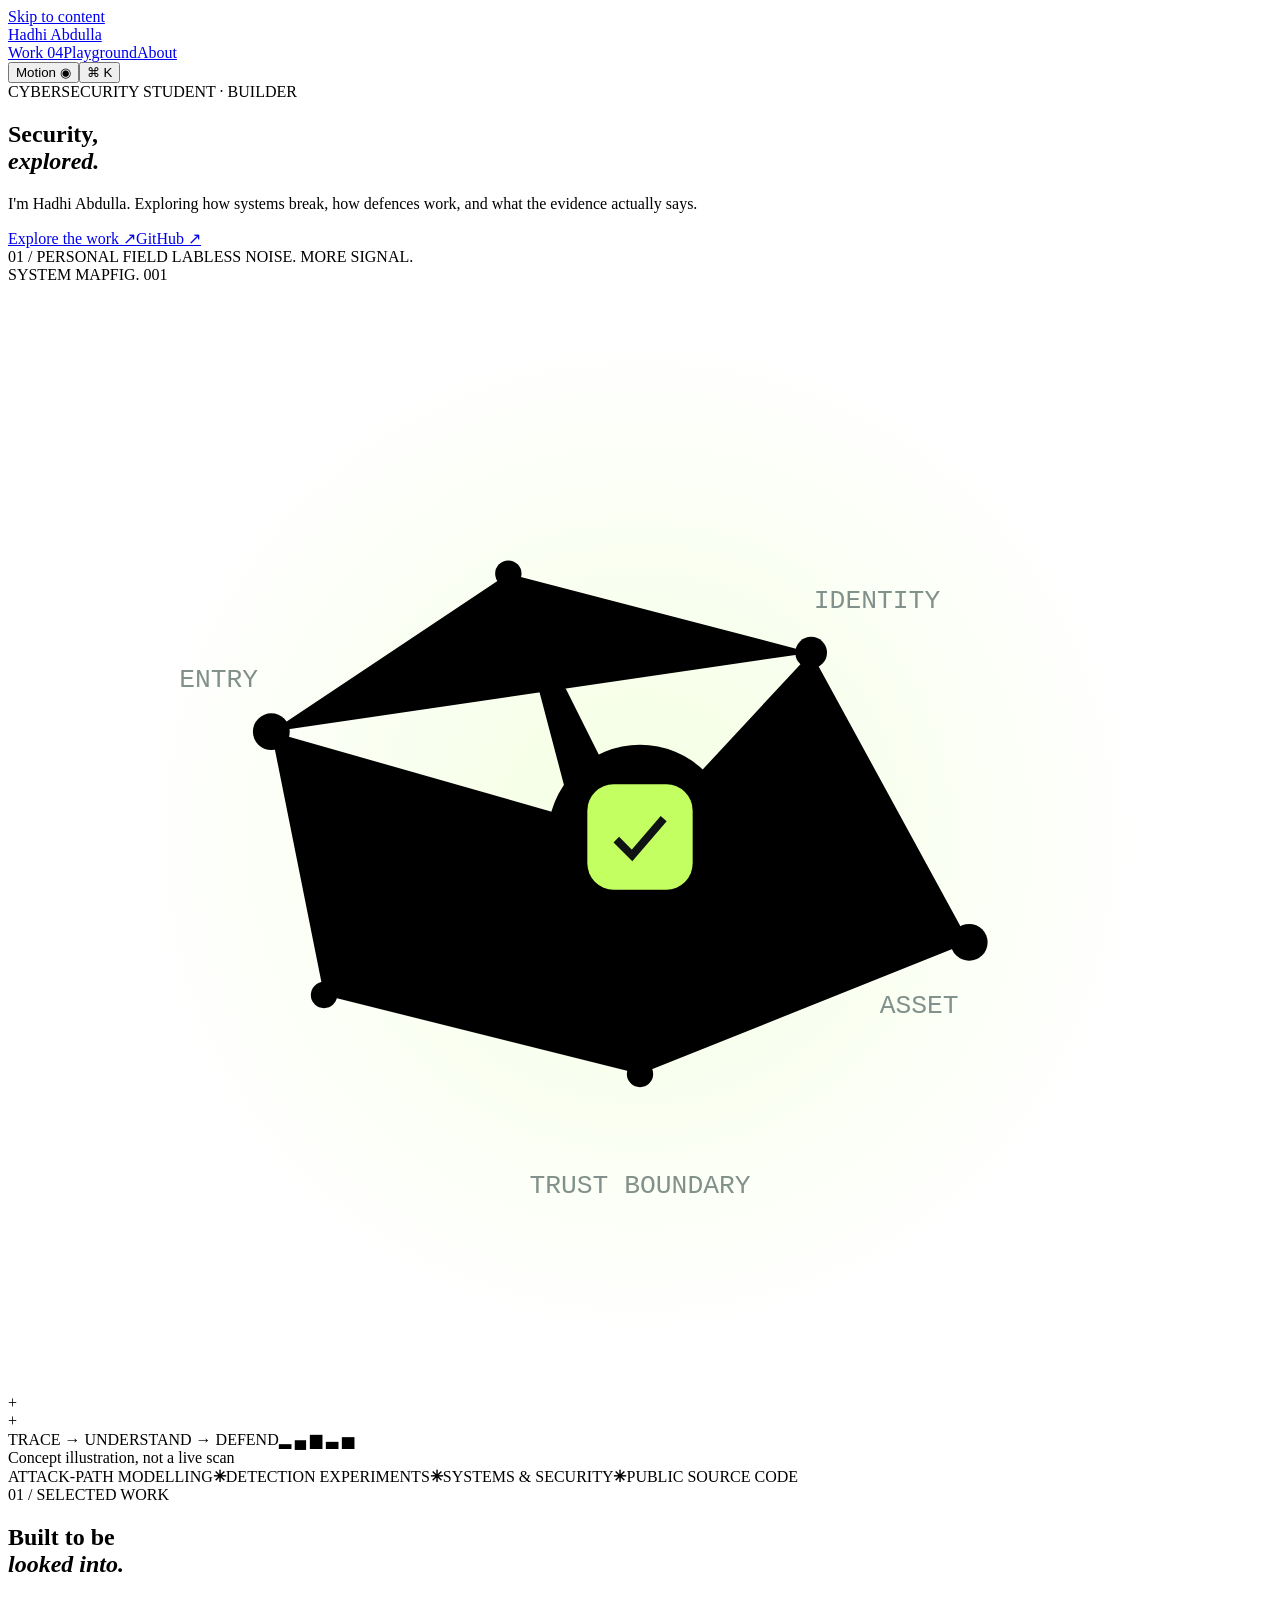
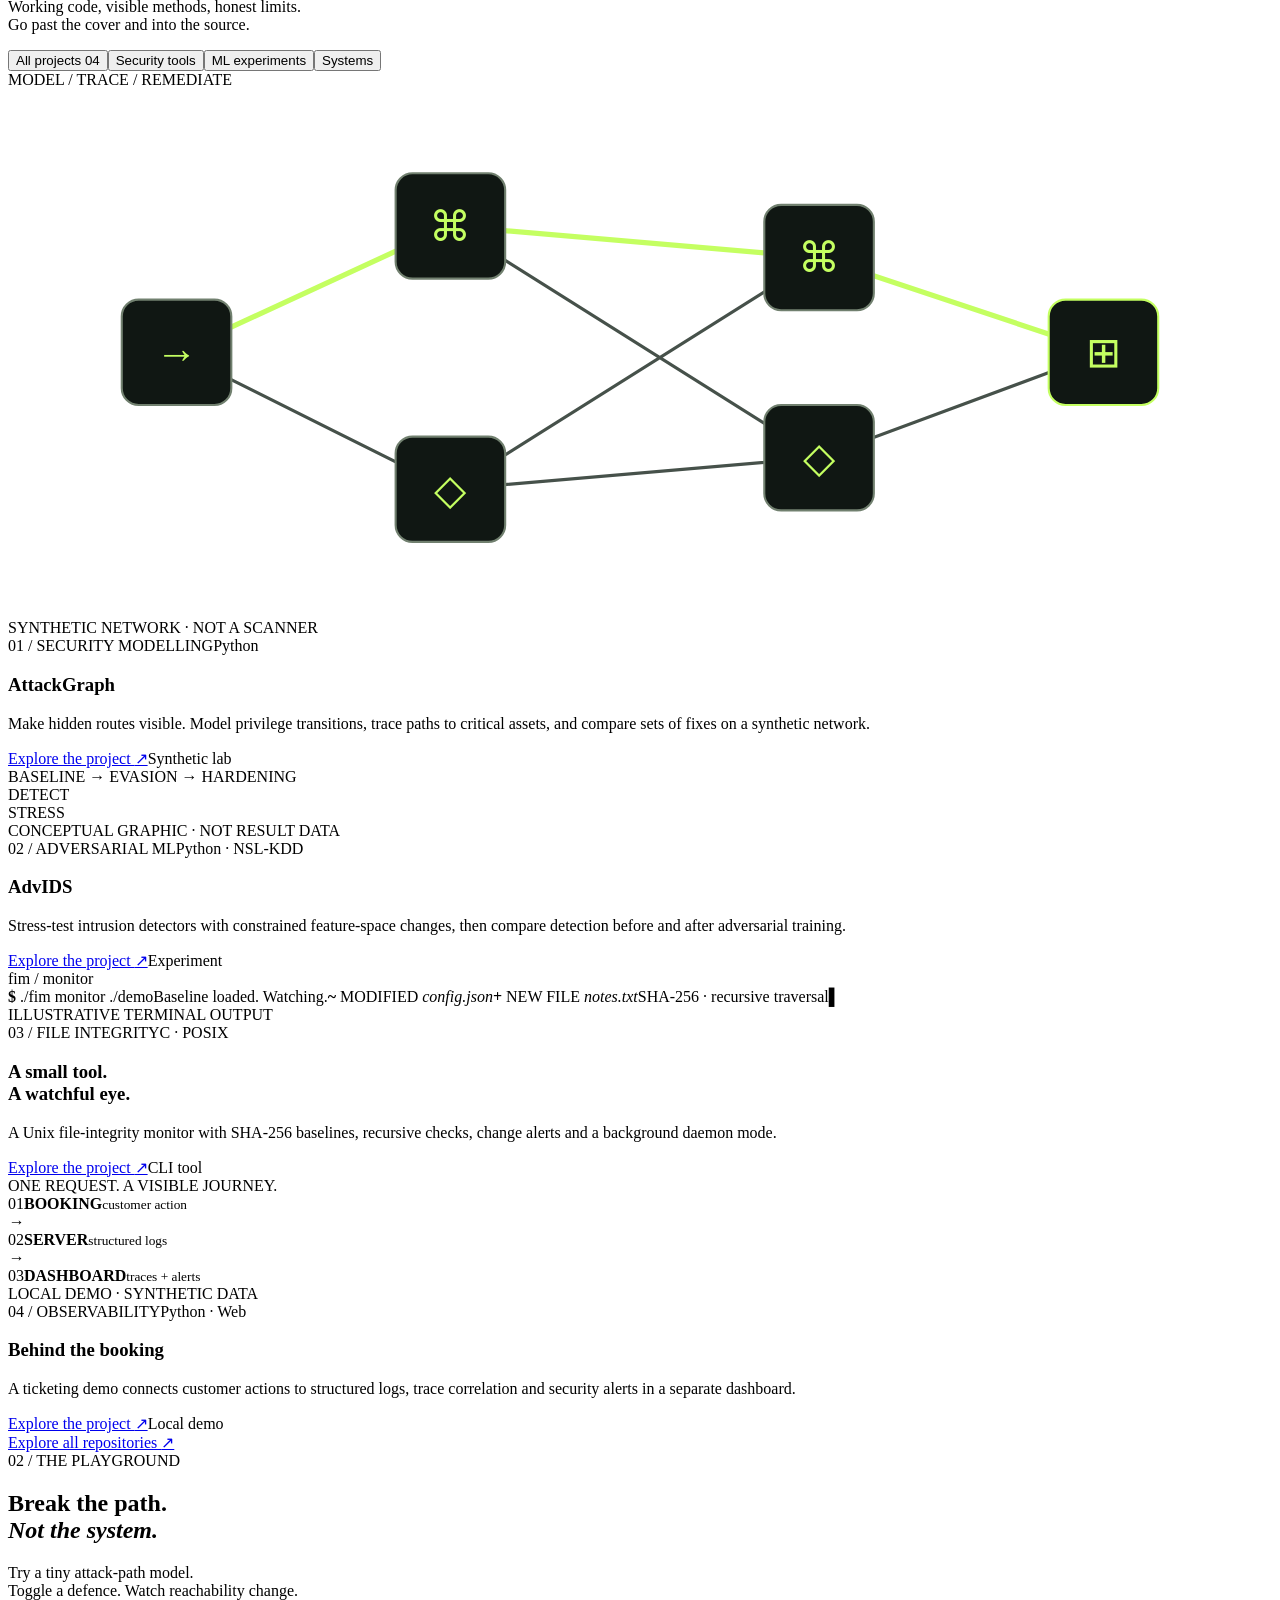
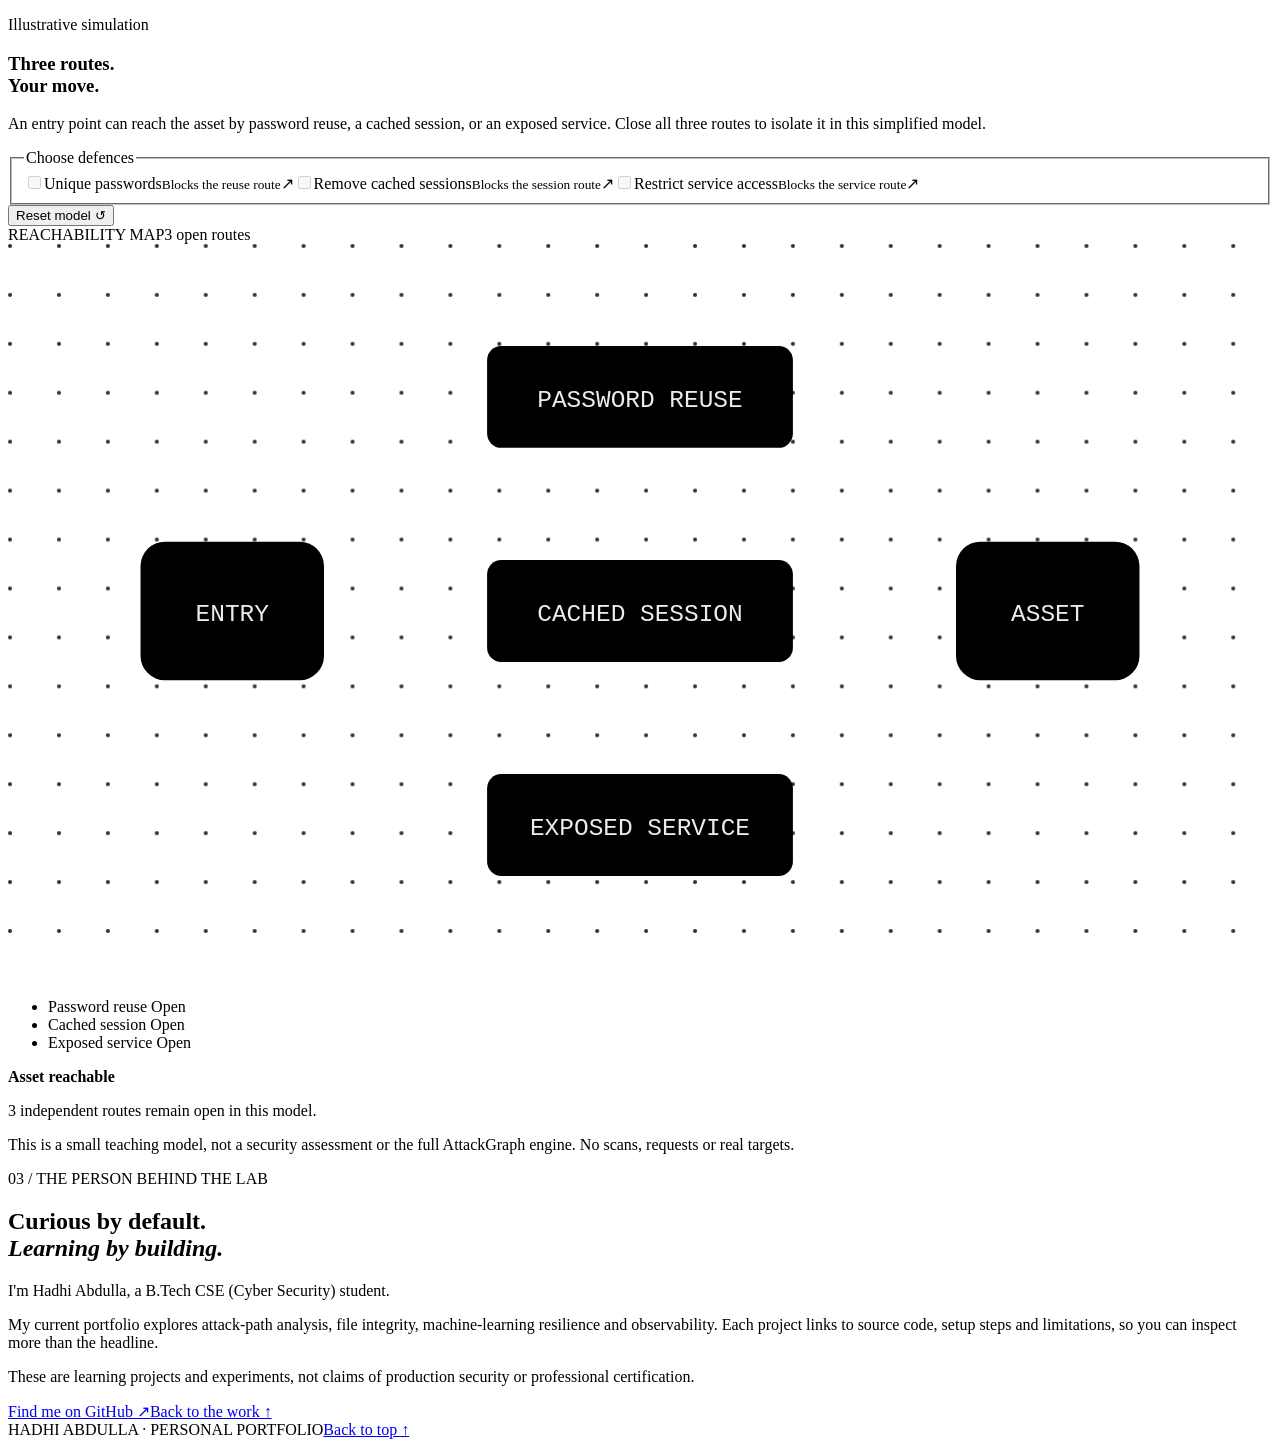
==== index.html @ 02565e77 "Add initial HTML structure for portfolio This file contains the complete HTML structure for Hadhi Ab" ====
<!doctype html>
<html lang="en">
<head>
<meta charset="utf-8"><meta name="viewport" content="width=device-width,initial-scale=1">
<meta name="referrer" content="no-referrer"><meta http-equiv="Content-Security-Policy" content="default-src 'self'; script-src 'self'; style-src 'self' 'unsafe-inline'; img-src 'self' data:; connect-src 'none'; base-uri 'self'; form-action 'none'; object-src 'none'"><meta name="theme-color" content="#101313">
<meta name="description" content="Hadhi Abdulla's cybersecurity portfolio. Explore attack-path analysis, file integrity, machine-learning resilience and interactive security models.">
<meta property="og:title" content="Hadhi Abdulla | Security, explored."><meta property="og:description" content="Cybersecurity student. A portfolio of security projects, experiments and source code."><meta property="og:type" content="website">
<title>Hadhi Abdulla | Security, explored.</title><link rel="icon" href="data:,"><link rel="stylesheet" href="style.css"><script src="app.js" defer></script>
</head>
<body>
<a class="skip" href="#main">Skip to content</a>
<div class="progress" aria-hidden="true"></div>
<header class="site-header wrap"><a class="site-name" href="#" aria-label="Hadhi Abdulla, home">Hadhi Abdulla</a><nav aria-label="Main navigation"><a href="#work">Work <span>04</span></a><a href="#lab">Playground</a><a href="#about">About</a></nav><div class="header-actions"><button class="js-only" id="motion" aria-pressed="false" title="Pause decorative motion">Motion <span aria-hidden="true">◉</span></button><button class="js-only" id="open-search" aria-label="Open quick navigation">⌘ K</button></div></header>
<main id="main">
<section class="hero wrap" aria-labelledby="hero-title"><div class="hero-copy"><div class="eyebrow"><span class="status-dot"></span> CYBERSECURITY STUDENT · BUILDER</div><h1 id="hero-title">Security,<br><em>explored.</em></h1><p class="hero-intro">I'm Hadhi Abdulla. Exploring how systems break, how defences work, and what the evidence actually says.</p><div class="hero-links"><a class="button primary" href="#work">Explore the work <span>↗</span></a><a class="text-link" href="https://github.com/hadhiabdulla">GitHub <span>↗</span></a></div><div class="hero-footnote"><span>01 / PERSONAL FIELD LAB</span><span>LESS NOISE. MORE SIGNAL.</span></div></div>
<div class="instrument" aria-label="Illustrative security network artwork"><div class="instrument-top"><span><i></i> SYSTEM MAP</span><span>FIG. 001</span></div><div class="orbital" aria-hidden="true"><div class="orbit orbit-a"></div><div class="orbit orbit-b"></div><div class="orbit orbit-c"></div><div class="orbit orbit-d"></div><div class="sphere-line line-a"></div><div class="sphere-line line-b"></div><div class="sphere-line line-c"></div><svg class="network" viewBox="0 0 480 420"><defs><radialGradient id="glow"><stop stop-color="#c4ff61" stop-opacity=".19"/><stop offset="1" stop-color="#c4ff61" stop-opacity="0"/></radialGradient></defs><circle cx="240" cy="210" r="190" fill="url(#glow)"/><g class="net-lines"><path d="M100 170 190 110 305 140 365 250 240 300 120 270 100 170 240 210 305 140M190 110 240 210 240 300M120 270 240 210 365 250"/></g><g class="net-node"><circle cx="100" cy="170" r="7"/><circle cx="190" cy="110" r="5"/><circle cx="305" cy="140" r="6"/><circle cx="365" cy="250" r="7"/><circle cx="240" cy="300" r="5"/><circle cx="120" cy="270" r="5"/></g><g class="packet"><circle r="4"><animateMotion dur="4s" repeatCount="1" path="M100 170 240 210 365 250"/></circle></g><circle class="core-halo" cx="240" cy="210" r="35"/><rect x="220" y="190" width="40" height="40" rx="10" fill="#c4ff61"/><path d="m231 211 6 6 12-14" fill="none" stroke="#101313" stroke-width="3"/><g fill="#82908b" font-family="monospace" font-size="10"><text x="65" y="153">ENTRY</text><text x="306" y="123">IDENTITY</text><text x="331" y="277">ASSET</text><text x="198" y="345">TRUST BOUNDARY</text></g></svg><div class="cross cross-a">+</div><div class="cross cross-b">+</div></div><div class="instrument-bottom"><span>TRACE → UNDERSTAND → DEFEND</span><span class="signal-bars" aria-hidden="true">▂ ▄ ▆ ▃ ▅</span></div><div class="art-label">Concept illustration, not a live scan</div></div></section>
<div class="discipline-band"><div class="wrap"><span>ATTACK-PATH MODELLING</span><b>✳</b><span>DETECTION EXPERIMENTS</span><b>✳</b><span>SYSTEMS & SECURITY</span><b>✳</b><span>PUBLIC SOURCE CODE</span></div></div>
<section id="work" class="section wrap" aria-labelledby="work-title"><div class="section-head"><div><div class="eyebrow">01 / SELECTED WORK</div><h2 id="work-title">Built to be<br><em>looked into.</em></h2></div><p>Working code, visible methods, honest limits.<br>Go past the cover and into the source.</p></div><div class="filter-row" role="group" aria-label="Filter projects"><button class="filter active" data-filter="all" aria-pressed="true">All projects <span>04</span></button><button class="filter" data-filter="security" aria-pressed="false">Security tools</button><button class="filter" data-filter="ml" aria-pressed="false">ML experiments</button><button class="filter" data-filter="systems" aria-pressed="false">Systems</button><span id="filter-status" class="sr-only" role="status"></span></div>
<div class="projects">
<article class="project feature" data-category="security"><div class="project-art graph-art" aria-hidden="true"><span class="art-kicker">MODEL / TRACE / REMEDIATE</span><svg viewBox="0 0 600 250"><g fill="none" stroke="#46514a" stroke-width="1.5"><path d="M80 125 210 65 385 80 520 125M80 125 210 190 385 175 520 125M210 65 385 175M210 190 385 80"/></g><path class="route" d="M80 125 210 65 385 80 520 125" fill="none" stroke="#c4ff61" stroke-width="2.5"/><g fill="#101713" stroke="#71806f"><rect x="54" y="100" width="52" height="50" rx="8"/><rect x="184" y="40" width="52" height="50" rx="8"/><rect x="184" y="165" width="52" height="50" rx="8"/><rect x="359" y="55" width="52" height="50" rx="8"/><rect x="359" y="150" width="52" height="50" rx="8"/><rect x="494" y="100" width="52" height="50" rx="8" stroke="#c4ff61"/></g><g fill="#c4ff61" font-size="20" font-family="monospace" text-anchor="middle"><text x="80" y="132">→</text><text x="210" y="72">⌘</text><text x="210" y="197">◇</text><text x="385" y="87">⌘</text><text x="385" y="182">◇</text><text x="520" y="132">⊞</text></g></svg><span class="art-caption">SYNTHETIC NETWORK · NOT A SCANNER</span></div><div class="project-body"><div class="project-meta"><span>01 / SECURITY MODELLING</span><span>Python</span></div><h3>AttackGraph</h3><p>Make hidden routes visible. Model privilege transitions, trace paths to critical assets, and compare sets of fixes on a synthetic network.</p><div class="project-bottom"><a class="case-link" href="https://github.com/hadhiabdulla/attackgraph" data-project="attackgraph">Explore the project <span>↗</span></a><span class="pill">Synthetic lab</span></div></div></article>
<article class="project" data-category="ml"><div class="project-art ml-art" aria-hidden="true"><span class="art-kicker">BASELINE → EVASION → HARDENING</span><div class="chart-decor"><div><span>DETECT</span><i style="--height:88%;--color:#92b8ff"></i><i style="--height:35%;--color:#87948e"></i><i style="--height:88%;--color:#c4ff61"></i></div><div><span>STRESS</span><i style="--height:78%;--color:#92b8ff"></i><i style="--height:54%;--color:#87948e"></i><i style="--height:82%;--color:#c4ff61"></i></div></div><span class="art-caption">CONCEPTUAL GRAPHIC · NOT RESULT DATA</span></div><div class="project-body"><div class="project-meta"><span>02 / ADVERSARIAL ML</span><span>Python · NSL-KDD</span></div><h3>AdvIDS</h3><p>Stress-test intrusion detectors with constrained feature-space changes, then compare detection before and after adversarial training.</p><div class="project-bottom"><a class="case-link" href="https://github.com/hadhiabdulla/advids-adversarial-resilience-lab" data-project="advids">Explore the project <span>↗</span></a><span class="pill">Experiment</span></div></div></article>
<article class="project" data-category="systems security"><div class="project-art terminal-art" aria-hidden="true"><div class="terminal-top"><i></i><i></i><i></i><span>fim / monitor</span></div><div class="terminal-lines"><span><b>$</b> ./fim monitor ./demo</span><span class="muted">Baseline loaded. Watching.</span><span><b>~</b> MODIFIED <em>config.json</em></span><span><b>+</b> NEW FILE <em>notes.txt</em></span><span class="muted">SHA-256 · recursive traversal</span><span class="cursor">▌</span></div><span class="art-caption">ILLUSTRATIVE TERMINAL OUTPUT</span></div><div class="project-body"><div class="project-meta"><span>03 / FILE INTEGRITY</span><span>C · POSIX</span></div><h3>A small tool.<br>A watchful eye.</h3><p>A Unix file-integrity monitor with SHA-256 baselines, recursive checks, change alerts and a background daemon mode.</p><div class="project-bottom"><a class="case-link" href="https://github.com/hadhiabdulla/unix-file-integrity-monitor" data-project="fim">Explore the project <span>↗</span></a><span class="pill">CLI tool</span></div></div></article>
<article class="project feature" data-category="systems"><div class="project-art ticket-art" aria-hidden="true"><span class="art-kicker">ONE REQUEST. A VISIBLE JOURNEY.</span><div class="trace-row"><div><span>01</span><b>BOOKING</b><small>customer action</small></div><i>→</i><div><span>02</span><b>SERVER</b><small>structured logs</small></div><i>→</i><div><span>03</span><b>DASHBOARD</b><small>traces + alerts</small></div></div><span class="art-caption">LOCAL DEMO · SYNTHETIC DATA</span></div><div class="project-body"><div class="project-meta"><span>04 / OBSERVABILITY</span><span>Python · Web</span></div><h3>Behind the booking</h3><p>A ticketing demo connects customer actions to structured logs, trace correlation and security alerts in a separate dashboard.</p><div class="project-bottom"><a class="case-link" href="https://github.com/hadhiabdulla/secure-ticketing-observability" data-project="ticket">Explore the project <span>↗</span></a><span class="pill">Local demo</span></div></div></article>
</div><a class="all-repos" href="https://github.com/hadhiabdulla?tab=repositories">Explore all repositories <span>↗</span></a></section>
<section id="lab" class="lab-section"><div class="wrap"><div class="section-head"><div><div class="eyebrow">02 / THE PLAYGROUND</div><h2>Break the path.<br><em>Not the system.</em></h2></div><p>Try a tiny attack-path model.<br>Toggle a defence. Watch reachability change.</p></div><div class="lab-grid"><div class="lab-controls"><span class="pill">Illustrative simulation</span><h3>Three routes.<br>Your move.</h3><p>An entry point can reach the asset by password reuse, a cached session, or an exposed service. Close all three routes to isolate it in this simplified model.</p><noscript><p>This interactive model needs JavaScript. All project summaries and source links work without it.</p></noscript><fieldset disabled><legend>Choose defences</legend><label><input type="checkbox" id="password"><span>Unique passwords<small>Blocks the reuse route</small></span><span aria-hidden="true">↗</span></label><label><input type="checkbox" id="session"><span>Remove cached sessions<small>Blocks the session route</small></span><span aria-hidden="true">↗</span></label><label><input type="checkbox" id="service"><span>Restrict service access<small>Blocks the service route</small></span><span aria-hidden="true">↗</span></label></fieldset><button id="reset-lab" class="text-link">Reset model ↺</button></div><div class="lab-map"><div class="map-heading"><span>REACHABILITY MAP</span><span id="path-count" role="status" aria-live="polite">3 open routes</span></div><svg viewBox="0 0 620 360" role="img" aria-labelledby="map-title map-description"><title id="map-title">Three-route reachability model</title><desc id="map-description">Entry connects through password reuse, cached session and exposed service to the asset. Use the controls to block each route.</desc><defs><pattern id="dots" width="24" height="24" patternUnits="userSpaceOnUse"><circle cx="1" cy="1" r="1" fill="#2c3530"/></pattern></defs><rect width="620" height="360" fill="url(#dots)"/><g fill="none" stroke-width="2"><path id="path-password" class="attack-path" d="M110 180 230 75H390L510 180"/><path id="path-session" class="attack-path" d="M110 180H510"/><path id="path-service" class="attack-path" d="M110 180 230 285H390L510 180"/></g><g class="map-node"><rect x="65" y="146" width="90" height="68" rx="12"/><rect id="asset-box" x="465" y="146" width="90" height="68" rx="12"/><rect x="235" y="50" width="150" height="50" rx="7"/><rect x="235" y="155" width="150" height="50" rx="7"/><rect x="235" y="260" width="150" height="50" rx="7"/></g><g fill="#e7eee8" text-anchor="middle" font-family="monospace" font-size="12"><text x="110" y="185">ENTRY</text><text x="510" y="185">ASSET</text><text x="310" y="80">PASSWORD REUSE</text><text x="310" y="185">CACHED SESSION</text><text x="310" y="290">EXPOSED SERVICE</text></g></svg><ul class="route-summary" aria-label="Route status"><li>Password reuse <span id="status-password">Open</span></li><li>Cached session <span id="status-session">Open</span></li><li>Exposed service <span id="status-service">Open</span></li></ul><div id="lab-result" class="lab-result" role="status"><span class="result-dot"></span><div><strong>Asset reachable</strong><p>3 independent routes remain open in this model.</p></div></div><p class="lab-note">This is a small teaching model, not a security assessment or the full AttackGraph engine. No scans, requests or real targets.</p></div></div></div></section>
<section id="about" class="section wrap about-section"><div><div class="eyebrow">03 / THE PERSON BEHIND THE LAB</div><h2>Curious by default.<br><em>Learning by building.</em></h2></div><div class="about-copy"><p class="large-copy">I'm Hadhi Abdulla, a B.Tech CSE (Cyber Security) student.</p><p>My current portfolio explores attack-path analysis, file integrity, machine-learning resilience and observability. Each project links to source code, setup steps and limitations, so you can inspect more than the headline.</p><p>These are learning projects and experiments, not claims of production security or professional certification.</p><div class="about-links"><a class="button primary" href="https://github.com/hadhiabdulla">Find me on GitHub <span>↗</span></a><a class="text-link" href="#work">Back to the work ↑</a></div></div></section>
</main><footer class="wrap"><span>HADHI ABDULLA · PERSONAL PORTFOLIO</span><a href="#">Back to top ↑</a></footer>
<dialog id="project-dialog" aria-labelledby="dialog-title"><button class="dialog-close" aria-label="Close project details">✕</button><div class="eyebrow" id="dialog-category"></div><h2 id="dialog-title"></h2><p id="dialog-summary" class="large-copy"></p><h3>Inside the project</h3><ul id="dialog-points"></ul><div class="limits"><h3>What it does not claim</h3><p id="dialog-limits"></p></div><a id="dialog-source" class="button primary" href="https://github.com/hadhiabdulla">Inspect source code ↗</a></dialog>
<dialog id="nav-dialog" aria-labelledby="nav-title"><div class="nav-dialog-head"><h2 id="nav-title">Quick navigation</h2><button class="dialog-close" aria-label="Close quick navigation">✕</button></div><a href="#work">01 &nbsp; Selected work <span>↗</span></a><a href="#lab">02 &nbsp; Interactive playground <span>↗</span></a><a href="#about">03 &nbsp; About Hadhi <span>↗</span></a><a href="https://github.com/hadhiabdulla">GitHub profile <span>↗</span></a><p>Press Escape to close.</p></dialog>
</body></html>
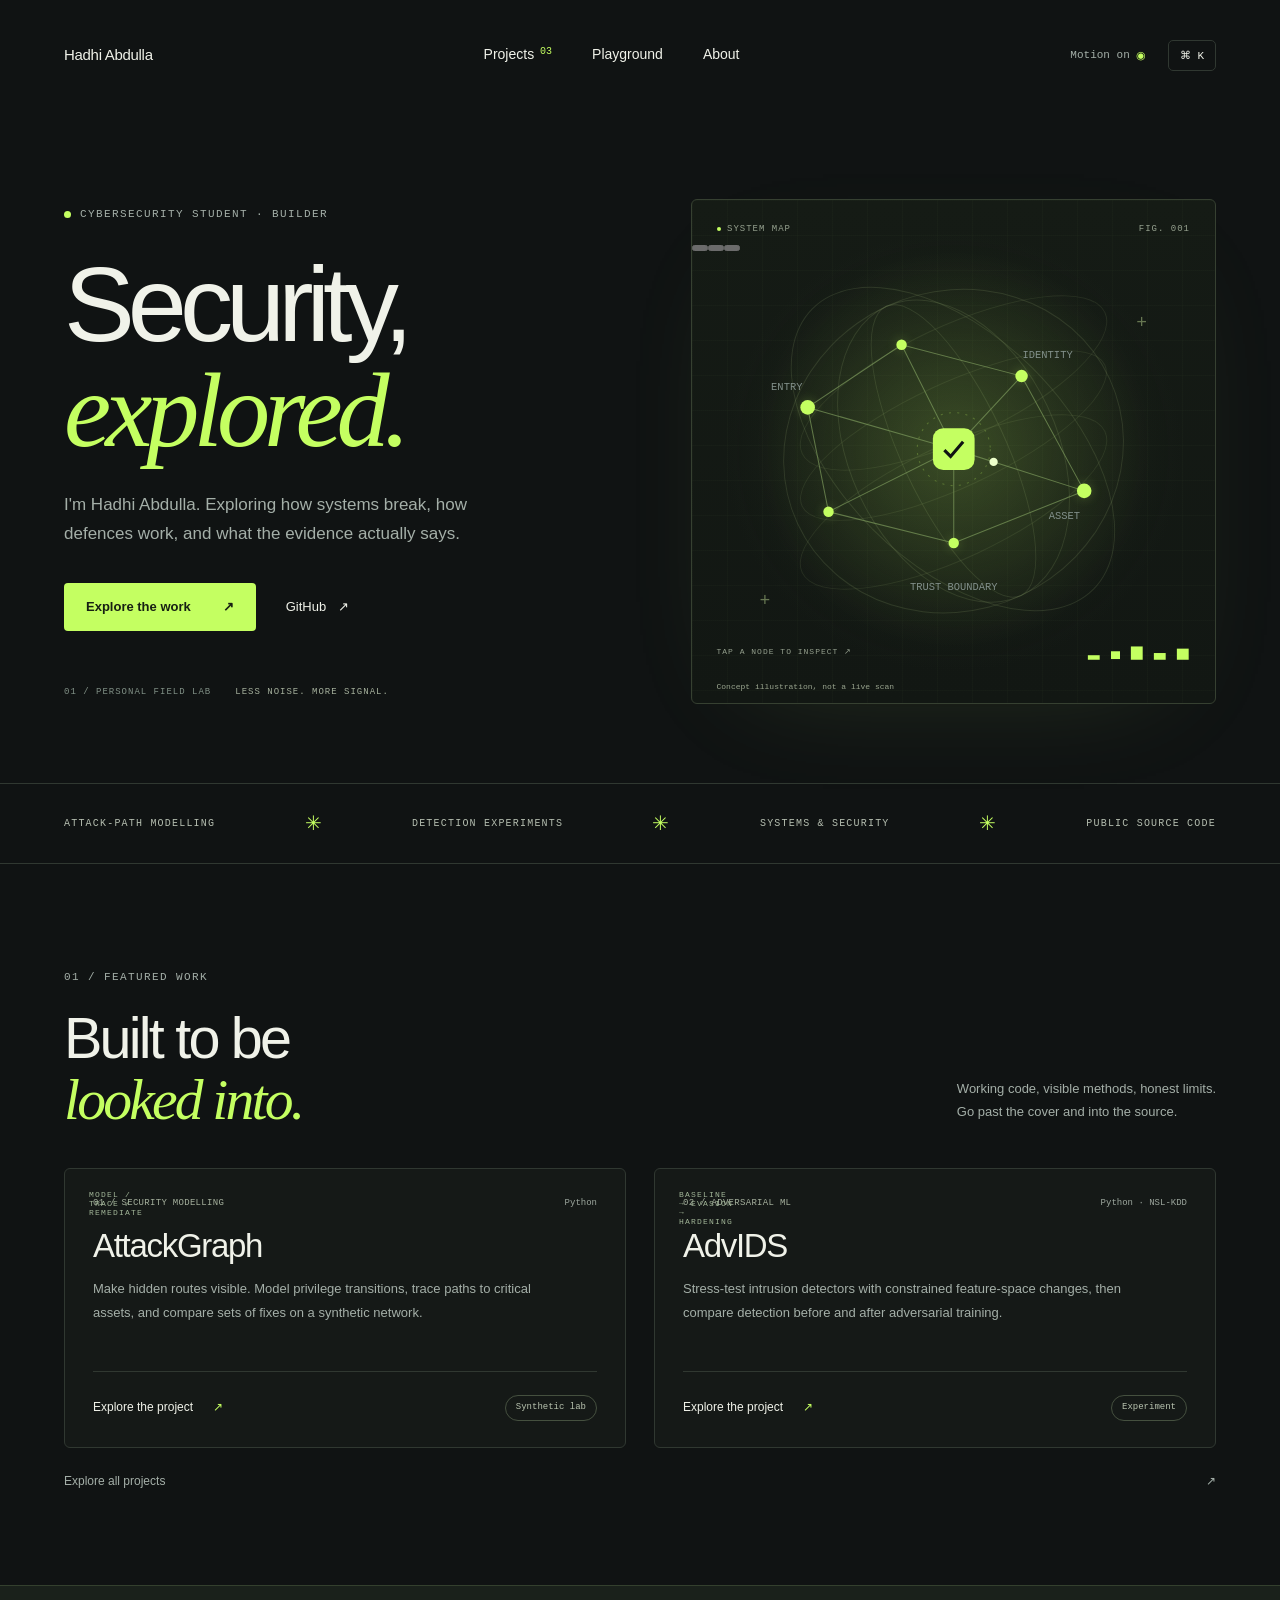
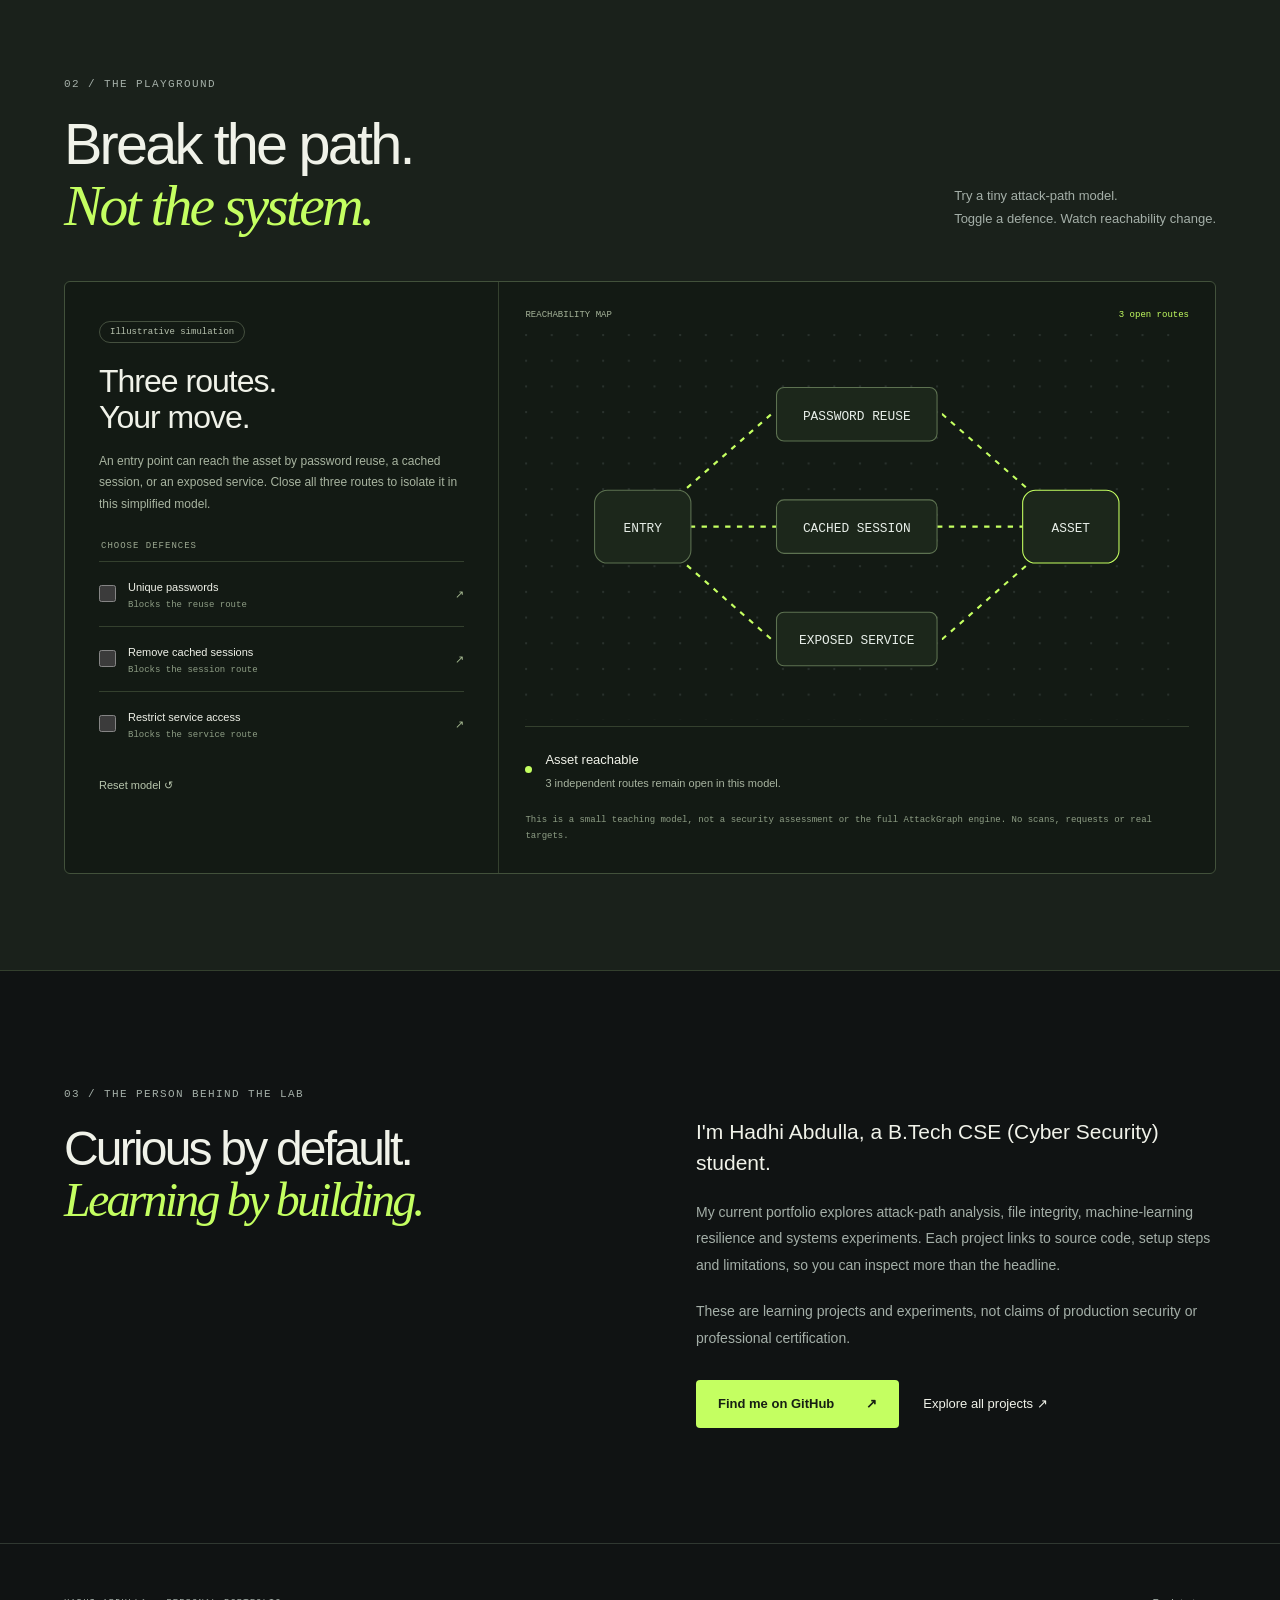
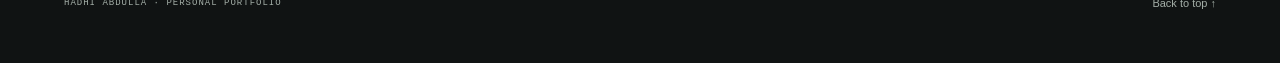
==== commit 4fd32d72: "Update project section and navigation links" ====
--- a/index.html
+++ b/index.html
@@ -10,21 +10,21 @@
 <body>
 <a class="skip" href="#main">Skip to content</a>
 <div class="progress" aria-hidden="true"></div>
-<header class="site-header wrap"><a class="site-name" href="#" aria-label="Hadhi Abdulla, home">Hadhi Abdulla</a><nav aria-label="Main navigation"><a href="#work">Work <span>04</span></a><a href="#lab">Playground</a><a href="#about">About</a></nav><div class="header-actions"><button class="js-only" id="motion" aria-pressed="false" title="Pause decorative motion">Motion <span aria-hidden="true">◉</span></button><button class="js-only" id="open-search" aria-label="Open quick navigation">⌘ K</button></div></header>
+<header class="site-header wrap"><a class="site-name" href="#" aria-label="Hadhi Abdulla, home">Hadhi Abdulla</a><nav aria-label="Main navigation"><a href="projects.html">Projects <span>03</span></a><a href="#lab">Playground</a><a href="#about">About</a></nav><div class="header-actions"><button class="js-only" id="motion" aria-pressed="false" title="Pause decorative motion">Motion <span aria-hidden="true">◉</span></button><button class="js-only" id="open-search" aria-label="Open quick navigation">⌘ K</button></div></header>
 <main id="main">
 <section class="hero wrap" aria-labelledby="hero-title"><div class="hero-copy"><div class="eyebrow"><span class="status-dot"></span> CYBERSECURITY STUDENT · BUILDER</div><h1 id="hero-title">Security,<br><em>explored.</em></h1><p class="hero-intro">I'm Hadhi Abdulla. Exploring how systems break, how defences work, and what the evidence actually says.</p><div class="hero-links"><a class="button primary" href="#work">Explore the work <span>↗</span></a><a class="text-link" href="https://github.com/hadhiabdulla">GitHub <span>↗</span></a></div><div class="hero-footnote"><span>01 / PERSONAL FIELD LAB</span><span>LESS NOISE. MORE SIGNAL.</span></div></div>
-<div class="instrument" aria-label="Illustrative security network artwork"><div class="instrument-top"><span><i></i> SYSTEM MAP</span><span>FIG. 001</span></div><div class="orbital" aria-hidden="true"><div class="orbit orbit-a"></div><div class="orbit orbit-b"></div><div class="orbit orbit-c"></div><div class="orbit orbit-d"></div><div class="sphere-line line-a"></div><div class="sphere-line line-b"></div><div class="sphere-line line-c"></div><svg class="network" viewBox="0 0 480 420"><defs><radialGradient id="glow"><stop stop-color="#c4ff61" stop-opacity=".19"/><stop offset="1" stop-color="#c4ff61" stop-opacity="0"/></radialGradient></defs><circle cx="240" cy="210" r="190" fill="url(#glow)"/><g class="net-lines"><path d="M100 170 190 110 305 140 365 250 240 300 120 270 100 170 240 210 305 140M190 110 240 210 240 300M120 270 240 210 365 250"/></g><g class="net-node"><circle cx="100" cy="170" r="7"/><circle cx="190" cy="110" r="5"/><circle cx="305" cy="140" r="6"/><circle cx="365" cy="250" r="7"/><circle cx="240" cy="300" r="5"/><circle cx="120" cy="270" r="5"/></g><g class="packet"><circle r="4"><animateMotion dur="4s" repeatCount="1" path="M100 170 240 210 365 250"/></circle></g><circle class="core-halo" cx="240" cy="210" r="35"/><rect x="220" y="190" width="40" height="40" rx="10" fill="#c4ff61"/><path d="m231 211 6 6 12-14" fill="none" stroke="#101313" stroke-width="3"/><g fill="#82908b" font-family="monospace" font-size="10"><text x="65" y="153">ENTRY</text><text x="306" y="123">IDENTITY</text><text x="331" y="277">ASSET</text><text x="198" y="345">TRUST BOUNDARY</text></g></svg><div class="cross cross-a">+</div><div class="cross cross-b">+</div></div><div class="instrument-bottom"><span>TRACE → UNDERSTAND → DEFEND</span><span class="signal-bars" aria-hidden="true">▂ ▄ ▆ ▃ ▅</span></div><div class="art-label">Concept illustration, not a live scan</div></div></section>
+<div class="instrument" aria-label="Illustrative security network artwork"><div class="instrument-top"><span><i></i> SYSTEM MAP</span><span>FIG. 001</span></div><div class="orbital"><div class="orbit orbit-a"></div><div class="orbit orbit-b"></div><div class="orbit orbit-c"></div><div class="orbit orbit-d"></div><div class="sphere-line line-a"></div><div class="sphere-line line-b"></div><div class="sphere-line line-c"></div><svg class="network" aria-hidden="true" viewBox="0 0 480 420"><defs><radialGradient id="glow"><stop stop-color="#c4ff61" stop-opacity=".19"/><stop offset="1" stop-color="#c4ff61" stop-opacity="0"/></radialGradient></defs><circle cx="240" cy="210" r="190" fill="url(#glow)"/><g class="net-lines"><path d="M100 170 190 110 305 140 365 250 240 300 120 270 100 170 240 210 305 140M190 110 240 210 240 300M120 270 240 210 365 250"/></g><g class="net-node"><circle cx="100" cy="170" r="7"/><circle cx="190" cy="110" r="5"/><circle cx="305" cy="140" r="6"/><circle cx="365" cy="250" r="7"/><circle cx="240" cy="300" r="5"/><circle cx="120" cy="270" r="5"/></g><g class="packet"><circle r="4"><animateMotion dur="4s" repeatCount="indefinite" path="M100 170 240 210 365 250"/></circle></g><circle class="core-halo" cx="240" cy="210" r="35"/><rect x="220" y="190" width="40" height="40" rx="10" fill="#c4ff61"/><path d="m231 211 6 6 12-14" fill="none" stroke="#101313" stroke-width="3"/><g fill="#82908b" font-family="monospace" font-size="10"><text x="65" y="153">ENTRY</text><text x="306" y="123">IDENTITY</text><text x="331" y="277">ASSET</text><text x="198" y="345">TRUST BOUNDARY</text></g></svg><button class="trace-hotspot hotspot-entry js-only" data-node="entry" aria-label="Inspect entry node" aria-pressed="false"><span></span></button><button class="trace-hotspot hotspot-identity js-only" data-node="identity" aria-label="Inspect identity node" aria-pressed="false"><span></span></button><button class="trace-hotspot hotspot-asset js-only" data-node="asset" aria-label="Inspect asset node" aria-pressed="false"><span></span></button><div class="cross cross-a">+</div><div class="cross cross-b">+</div></div><div class="instrument-bottom"><span class="figure-instruction">TAP A NODE TO INSPECT ↗</span><span class="signal-bars" aria-hidden="true">▂ ▄ ▆ ▃ ▅</span></div><div class="figure-inspector" id="figure-inspector" role="status" hidden></div><div class="art-label">Concept illustration, not a live scan</div></div></section>
 <div class="discipline-band"><div class="wrap"><span>ATTACK-PATH MODELLING</span><b>✳</b><span>DETECTION EXPERIMENTS</span><b>✳</b><span>SYSTEMS & SECURITY</span><b>✳</b><span>PUBLIC SOURCE CODE</span></div></div>
-<section id="work" class="section wrap" aria-labelledby="work-title"><div class="section-head"><div><div class="eyebrow">01 / SELECTED WORK</div><h2 id="work-title">Built to be<br><em>looked into.</em></h2></div><p>Working code, visible methods, honest limits.<br>Go past the cover and into the source.</p></div><div class="filter-row" role="group" aria-label="Filter projects"><button class="filter active" data-filter="all" aria-pressed="true">All projects <span>04</span></button><button class="filter" data-filter="security" aria-pressed="false">Security tools</button><button class="filter" data-filter="ml" aria-pressed="false">ML experiments</button><button class="filter" data-filter="systems" aria-pressed="false">Systems</button><span id="filter-status" class="sr-only" role="status"></span></div>
+<section id="work" class="section wrap" aria-labelledby="work-title"><div class="section-head"><div><div class="eyebrow">01 / FEATURED WORK</div><h2 id="work-title">Built to be<br><em>looked into.</em></h2></div><p>Working code, visible methods, honest limits.<br>Go past the cover and into the source.</p></div>
 <div class="projects">
-<article class="project feature" data-category="security"><div class="project-art graph-art" aria-hidden="true"><span class="art-kicker">MODEL / TRACE / REMEDIATE</span><svg viewBox="0 0 600 250"><g fill="none" stroke="#46514a" stroke-width="1.5"><path d="M80 125 210 65 385 80 520 125M80 125 210 190 385 175 520 125M210 65 385 175M210 190 385 80"/></g><path class="route" d="M80 125 210 65 385 80 520 125" fill="none" stroke="#c4ff61" stroke-width="2.5"/><g fill="#101713" stroke="#71806f"><rect x="54" y="100" width="52" height="50" rx="8"/><rect x="184" y="40" width="52" height="50" rx="8"/><rect x="184" y="165" width="52" height="50" rx="8"/><rect x="359" y="55" width="52" height="50" rx="8"/><rect x="359" y="150" width="52" height="50" rx="8"/><rect x="494" y="100" width="52" height="50" rx="8" stroke="#c4ff61"/></g><g fill="#c4ff61" font-size="20" font-family="monospace" text-anchor="middle"><text x="80" y="132">→</text><text x="210" y="72">⌘</text><text x="210" y="197">◇</text><text x="385" y="87">⌘</text><text x="385" y="182">◇</text><text x="520" y="132">⊞</text></g></svg><span class="art-caption">SYNTHETIC NETWORK · NOT A SCANNER</span></div><div class="project-body"><div class="project-meta"><span>01 / SECURITY MODELLING</span><span>Python</span></div><h3>AttackGraph</h3><p>Make hidden routes visible. Model privilege transitions, trace paths to critical assets, and compare sets of fixes on a synthetic network.</p><div class="project-bottom"><a class="case-link" href="https://github.com/hadhiabdulla/attackgraph" data-project="attackgraph">Explore the project <span>↗</span></a><span class="pill">Synthetic lab</span></div></div></article>
-<article class="project" data-category="ml"><div class="project-art ml-art" aria-hidden="true"><span class="art-kicker">BASELINE → EVASION → HARDENING</span><div class="chart-decor"><div><span>DETECT</span><i style="--height:88%;--color:#92b8ff"></i><i style="--height:35%;--color:#87948e"></i><i style="--height:88%;--color:#c4ff61"></i></div><div><span>STRESS</span><i style="--height:78%;--color:#92b8ff"></i><i style="--height:54%;--color:#87948e"></i><i style="--height:82%;--color:#c4ff61"></i></div></div><span class="art-caption">CONCEPTUAL GRAPHIC · NOT RESULT DATA</span></div><div class="project-body"><div class="project-meta"><span>02 / ADVERSARIAL ML</span><span>Python · NSL-KDD</span></div><h3>AdvIDS</h3><p>Stress-test intrusion detectors with constrained feature-space changes, then compare detection before and after adversarial training.</p><div class="project-bottom"><a class="case-link" href="https://github.com/hadhiabdulla/advids-adversarial-resilience-lab" data-project="advids">Explore the project <span>↗</span></a><span class="pill">Experiment</span></div></div></article>
-<article class="project" data-category="systems security"><div class="project-art terminal-art" aria-hidden="true"><div class="terminal-top"><i></i><i></i><i></i><span>fim / monitor</span></div><div class="terminal-lines"><span><b>$</b> ./fim monitor ./demo</span><span class="muted">Baseline loaded. Watching.</span><span><b>~</b> MODIFIED <em>config.json</em></span><span><b>+</b> NEW FILE <em>notes.txt</em></span><span class="muted">SHA-256 · recursive traversal</span><span class="cursor">▌</span></div><span class="art-caption">ILLUSTRATIVE TERMINAL OUTPUT</span></div><div class="project-body"><div class="project-meta"><span>03 / FILE INTEGRITY</span><span>C · POSIX</span></div><h3>A small tool.<br>A watchful eye.</h3><p>A Unix file-integrity monitor with SHA-256 baselines, recursive checks, change alerts and a background daemon mode.</p><div class="project-bottom"><a class="case-link" href="https://github.com/hadhiabdulla/unix-file-integrity-monitor" data-project="fim">Explore the project <span>↗</span></a><span class="pill">CLI tool</span></div></div></article>
-<article class="project feature" data-category="systems"><div class="project-art ticket-art" aria-hidden="true"><span class="art-kicker">ONE REQUEST. A VISIBLE JOURNEY.</span><div class="trace-row"><div><span>01</span><b>BOOKING</b><small>customer action</small></div><i>→</i><div><span>02</span><b>SERVER</b><small>structured logs</small></div><i>→</i><div><span>03</span><b>DASHBOARD</b><small>traces + alerts</small></div></div><span class="art-caption">LOCAL DEMO · SYNTHETIC DATA</span></div><div class="project-body"><div class="project-meta"><span>04 / OBSERVABILITY</span><span>Python · Web</span></div><h3>Behind the booking</h3><p>A ticketing demo connects customer actions to structured logs, trace correlation and security alerts in a separate dashboard.</p><div class="project-bottom"><a class="case-link" href="https://github.com/hadhiabdulla/secure-ticketing-observability" data-project="ticket">Explore the project <span>↗</span></a><span class="pill">Local demo</span></div></div></article>
-</div><a class="all-repos" href="https://github.com/hadhiabdulla?tab=repositories">Explore all repositories <span>↗</span></a></section>
+<article class="project feature" data-category="security"><a class="project-art graph-art" href="https://github.com/hadhiabdulla/attackgraph" data-project="attackgraph" aria-label="Explore AttackGraph project details"><span class="art-kicker">MODEL / TRACE / REMEDIATE</span><svg viewBox="0 0 600 250"><g fill="none" stroke="#46514a" stroke-width="1.5"><path d="M80 125 210 65 385 80 520 125M80 125 210 190 385 175 520 125M210 65 385 175M210 190 385 80"/></g><path class="route" d="M80 125 210 65 385 80 520 125" fill="none" stroke="#c4ff61" stroke-width="2.5"/><g fill="#101713" stroke="#71806f"><rect x="54" y="100" width="52" height="50" rx="8"/><rect x="184" y="40" width="52" height="50" rx="8"/><rect x="184" y="165" width="52" height="50" rx="8"/><rect x="359" y="55" width="52" height="50" rx="8"/><rect x="359" y="150" width="52" height="50" rx="8"/><rect x="494" y="100" width="52" height="50" rx="8" stroke="#c4ff61"/></g><g fill="#c4ff61" font-size="20" font-family="monospace" text-anchor="middle"><text x="80" y="132">→</text><text x="210" y="72">⌘</text><text x="210" y="197">◇</text><text x="385" y="87">⌘</text><text x="385" y="182">◇</text><text x="520" y="132">⊞</text></g></svg><span class="art-caption">SYNTHETIC NETWORK · NOT A SCANNER</span></a><div class="project-body"><div class="project-meta"><span>01 / SECURITY MODELLING</span><span>Python</span></div><h3>AttackGraph</h3><p>Make hidden routes visible. Model privilege transitions, trace paths to critical assets, and compare sets of fixes on a synthetic network.</p><div class="project-bottom"><a class="case-link" href="https://github.com/hadhiabdulla/attackgraph" data-project="attackgraph">Explore the project <span>↗</span></a><span class="pill">Synthetic lab</span></div></div></article>
+<article class="project" data-category="ml"><a class="project-art ml-art" href="https://github.com/hadhiabdulla/advids-adversarial-resilience-lab" data-project="advids" aria-label="Explore AdvIDS project details"><span class="art-kicker">BASELINE → EVASION → HARDENING</span><div class="chart-decor"><div><span>DETECT</span><i style="--height:88%;--color:#92b8ff"></i><i style="--height:35%;--color:#87948e"></i><i style="--height:88%;--color:#c4ff61"></i></div><div><span>STRESS</span><i style="--height:78%;--color:#92b8ff"></i><i style="--height:54%;--color:#87948e"></i><i style="--height:82%;--color:#c4ff61"></i></div></div><span class="art-caption">CONCEPTUAL GRAPHIC · NOT RESULT DATA</span></a><div class="project-body"><div class="project-meta"><span>02 / ADVERSARIAL ML</span><span>Python · NSL-KDD</span></div><h3>AdvIDS</h3><p>Stress-test intrusion detectors with constrained feature-space changes, then compare detection before and after adversarial training.</p><div class="project-bottom"><a class="case-link" href="https://github.com/hadhiabdulla/advids-adversarial-resilience-lab" data-project="advids">Explore the project <span>↗</span></a><span class="pill">Experiment</span></div></div></article>
+
+
+</div><a class="all-repos" href="projects.html">Explore all projects <span>↗</span></a></section>
 <section id="lab" class="lab-section"><div class="wrap"><div class="section-head"><div><div class="eyebrow">02 / THE PLAYGROUND</div><h2>Break the path.<br><em>Not the system.</em></h2></div><p>Try a tiny attack-path model.<br>Toggle a defence. Watch reachability change.</p></div><div class="lab-grid"><div class="lab-controls"><span class="pill">Illustrative simulation</span><h3>Three routes.<br>Your move.</h3><p>An entry point can reach the asset by password reuse, a cached session, or an exposed service. Close all three routes to isolate it in this simplified model.</p><noscript><p>This interactive model needs JavaScript. All project summaries and source links work without it.</p></noscript><fieldset disabled><legend>Choose defences</legend><label><input type="checkbox" id="password"><span>Unique passwords<small>Blocks the reuse route</small></span><span aria-hidden="true">↗</span></label><label><input type="checkbox" id="session"><span>Remove cached sessions<small>Blocks the session route</small></span><span aria-hidden="true">↗</span></label><label><input type="checkbox" id="service"><span>Restrict service access<small>Blocks the service route</small></span><span aria-hidden="true">↗</span></label></fieldset><button id="reset-lab" class="text-link">Reset model ↺</button></div><div class="lab-map"><div class="map-heading"><span>REACHABILITY MAP</span><span id="path-count" role="status" aria-live="polite">3 open routes</span></div><svg viewBox="0 0 620 360" role="img" aria-labelledby="map-title map-description"><title id="map-title">Three-route reachability model</title><desc id="map-description">Entry connects through password reuse, cached session and exposed service to the asset. Use the controls to block each route.</desc><defs><pattern id="dots" width="24" height="24" patternUnits="userSpaceOnUse"><circle cx="1" cy="1" r="1" fill="#2c3530"/></pattern></defs><rect width="620" height="360" fill="url(#dots)"/><g fill="none" stroke-width="2"><path id="path-password" class="attack-path" d="M110 180 230 75H390L510 180"/><path id="path-session" class="attack-path" d="M110 180H510"/><path id="path-service" class="attack-path" d="M110 180 230 285H390L510 180"/></g><g class="map-node"><rect x="65" y="146" width="90" height="68" rx="12"/><rect id="asset-box" x="465" y="146" width="90" height="68" rx="12"/><rect x="235" y="50" width="150" height="50" rx="7"/><rect x="235" y="155" width="150" height="50" rx="7"/><rect x="235" y="260" width="150" height="50" rx="7"/></g><g fill="#e7eee8" text-anchor="middle" font-family="monospace" font-size="12"><text x="110" y="185">ENTRY</text><text x="510" y="185">ASSET</text><text x="310" y="80">PASSWORD REUSE</text><text x="310" y="185">CACHED SESSION</text><text x="310" y="290">EXPOSED SERVICE</text></g></svg><ul class="route-summary" aria-label="Route status"><li>Password reuse <span id="status-password">Open</span></li><li>Cached session <span id="status-session">Open</span></li><li>Exposed service <span id="status-service">Open</span></li></ul><div id="lab-result" class="lab-result" role="status"><span class="result-dot"></span><div><strong>Asset reachable</strong><p>3 independent routes remain open in this model.</p></div></div><p class="lab-note">This is a small teaching model, not a security assessment or the full AttackGraph engine. No scans, requests or real targets.</p></div></div></div></section>
-<section id="about" class="section wrap about-section"><div><div class="eyebrow">03 / THE PERSON BEHIND THE LAB</div><h2>Curious by default.<br><em>Learning by building.</em></h2></div><div class="about-copy"><p class="large-copy">I'm Hadhi Abdulla, a B.Tech CSE (Cyber Security) student.</p><p>My current portfolio explores attack-path analysis, file integrity, machine-learning resilience and observability. Each project links to source code, setup steps and limitations, so you can inspect more than the headline.</p><p>These are learning projects and experiments, not claims of production security or professional certification.</p><div class="about-links"><a class="button primary" href="https://github.com/hadhiabdulla">Find me on GitHub <span>↗</span></a><a class="text-link" href="#work">Back to the work ↑</a></div></div></section>
+<section id="about" class="section wrap about-section"><div><div class="eyebrow">03 / THE PERSON BEHIND THE LAB</div><h2>Curious by default.<br><em>Learning by building.</em></h2></div><div class="about-copy"><p class="large-copy">I'm Hadhi Abdulla, a B.Tech CSE (Cyber Security) student.</p><p>My current portfolio explores attack-path analysis, file integrity, machine-learning resilience and systems experiments. Each project links to source code, setup steps and limitations, so you can inspect more than the headline.</p><p>These are learning projects and experiments, not claims of production security or professional certification.</p><div class="about-links"><a class="button primary" href="https://github.com/hadhiabdulla">Find me on GitHub <span>↗</span></a><a class="text-link" href="projects.html">Explore all projects ↗</a></div></div></section>
 </main><footer class="wrap"><span>HADHI ABDULLA · PERSONAL PORTFOLIO</span><a href="#">Back to top ↑</a></footer>
 <dialog id="project-dialog" aria-labelledby="dialog-title"><button class="dialog-close" aria-label="Close project details">✕</button><div class="eyebrow" id="dialog-category"></div><h2 id="dialog-title"></h2><p id="dialog-summary" class="large-copy"></p><h3>Inside the project</h3><ul id="dialog-points"></ul><div class="limits"><h3>What it does not claim</h3><p id="dialog-limits"></p></div><a id="dialog-source" class="button primary" href="https://github.com/hadhiabdulla">Inspect source code ↗</a></dialog>
-<dialog id="nav-dialog" aria-labelledby="nav-title"><div class="nav-dialog-head"><h2 id="nav-title">Quick navigation</h2><button class="dialog-close" aria-label="Close quick navigation">✕</button></div><a href="#work">01 &nbsp; Selected work <span>↗</span></a><a href="#lab">02 &nbsp; Interactive playground <span>↗</span></a><a href="#about">03 &nbsp; About Hadhi <span>↗</span></a><a href="https://github.com/hadhiabdulla">GitHub profile <span>↗</span></a><p>Press Escape to close.</p></dialog>
+<dialog id="nav-dialog" aria-labelledby="nav-title"><div class="nav-dialog-head"><h2 id="nav-title">Quick navigation</h2><button class="dialog-close" aria-label="Close quick navigation">✕</button></div><a href="projects.html">01 &nbsp; All projects <span>↗</span></a><a href="#lab">02 &nbsp; Interactive playground <span>↗</span></a><a href="#about">03 &nbsp; About Hadhi <span>↗</span></a><a href="https://github.com/hadhiabdulla">GitHub profile <span>↗</span></a><p>Press Escape to close.</p></dialog>
 </body></html>
--- a/style.css
+++ b/style.css
@@ -0,0 +1,18 @@
+@charset "UTF-8";
+:root{color-scheme:dark;--bg:#101313;--panel:#171c1a;--text:#f0f2e9;--muted:#a4afa8;--lime:#c4ff61;--rule:#303831;--mono:"Courier New",monospace;--font:Arial,Helvetica,sans-serif}*{box-sizing:border-box}html{scroll-behavior:smooth;scroll-padding-top:100px}body{margin:0;background:var(--bg);color:var(--text);font:16px/1.65 var(--font);overflow-x:clip}a{color:inherit;text-decoration:none}button,input{font:inherit}button{cursor:pointer}button,a,input{-webkit-tap-highlight-color:transparent}button{color:inherit}button:focus-visible,a:focus-visible,input:focus-visible{outline:2px solid var(--lime);outline-offset:6px}::selection{background:var(--lime);color:var(--bg)}.wrap{max-width:1360px;margin:auto;padding-left:64px;padding-right:64px}.site-header{height:110px;display:flex;align-items:center;justify-content:space-between;gap:30px}.monogram{font-size:36px;font-weight:700;letter-spacing:-3px;line-height:1}.monogram>span{color:#738177}.monogram .brand-dot{color:var(--lime)}nav{display:flex;gap:40px;font-size:14px}nav a{position:relative}nav a:after{content:"";height:1px;position:absolute;bottom:-6px;background:var(--lime);left:0;right:100%;transition:right .25s}nav a:hover:after{right:0}nav span{font:10px var(--mono);vertical-align:super;color:var(--lime);margin-left:2px}.header-actions{display:flex;align-items:center;gap:22px}.header-actions button{border:0;background:none;padding:10px 0;font:11px var(--mono);color:var(--muted)}.header-actions button:last-child{border:1px solid var(--rule);padding:8px 11px;border-radius:5px;color:var(--text)}#motion span{color:var(--lime);margin-left:5px}.hero{display:grid;grid-template-columns:1.12fr 1fr;gap:38px;min-height:665px;padding-top:70px;padding-bottom:52px;align-items:center}.eyebrow{font:11px/1.5 var(--mono);letter-spacing:1.4px;color:var(--muted);display:flex;align-items:center;gap:9px}.status-dot,.result-dot{height:7px;width:7px;border-radius:50%;background:var(--lime);display:inline-block;flex-shrink:0}.hero h1{font-size:clamp(76px,8.3vw,122px);line-height:.99;letter-spacing:-7px;margin:29px 0 28px;font-weight:500}.hero h1 em,h2 em{font-family:Georgia,"Times New Roman",serif;font-weight:400;color:var(--lime);letter-spacing:-6px}.hero-intro{font-size:17px;line-height:1.7;color:var(--muted);max-width:405px;margin:0}.hero-links{display:flex;gap:30px;align-items:center;margin-top:34px}.button{min-height:48px;display:inline-flex;align-items:center;justify-content:space-between;gap:32px;padding:12px 22px;border-radius:4px;font-size:13px;font-weight:600}.primary{background:var(--lime);color:#172013;transition:background .2s,transform .2s}.primary:hover{background:#d5ff93;transform:translateY(-2px)}.text-link{font-size:13px;background:none;border:0;padding:10px 0;display:inline-flex;gap:12px;align-items:center}.text-link:hover{color:var(--lime)}.hero-footnote{display:flex;gap:24px;margin-top:56px;font:9px var(--mono);letter-spacing:1px;color:#809086}.hero-footnote span+span{color:#a6b19d}.instrument{min-width:0;position:relative;aspect-ratio:1.04;border:1px solid #364031;border-radius:6px;background:radial-gradient(ellipse at 50% 50%,#25321d66,transparent 62%),linear-gradient(0deg,#121713,#151b15);overflow:hidden;box-shadow:0 30px 110px -60px #a1cf6430}.instrument:before{content:"";position:absolute;inset:0;background-image:linear-gradient(#92b46c08 1px,transparent 1px),linear-gradient(90deg,#92b46c08 1px,transparent 1px);background-size:35px 35px}.instrument-top,.instrument-bottom{position:absolute;left:25px;right:25px;display:flex;align-items:center;justify-content:space-between;font:9px var(--mono);letter-spacing:1px;color:#95a08e;z-index:1}.instrument-top{top:24px}.instrument-top>span{display:flex;align-items:center;gap:6px}.instrument-top i{width:4px;height:4px;border-radius:50%;background:var(--lime)}.instrument-bottom{bottom:42px;font-size:8px}.signal-bars{color:var(--lime);font-size:15px}.art-label{position:absolute;bottom:12px;left:25px;font:8px var(--mono);color:#9aa58f}.orbital{position:absolute;inset:30px 0 35px;perspective:500px}.network{position:absolute;inset:0;width:100%;height:100%;z-index:2}.net-lines path{fill:none;stroke:#7c9a5c;stroke-width:1;opacity:.7}.net-node{fill:var(--lime);filter:drop-shadow(0 0 5px #c4ff613a)}.core-halo{fill:none;stroke:#c4ff6140;stroke-dasharray:2 6}.packet{fill:#ecffca}.orbit{position:absolute;left:17%;top:14%;width:66%;height:73%;border:1px solid #71805740;border-radius:50%;transform:rotate(-25deg)}.orbit-b{transform:rotate(45deg);width:76%;left:12%;height:52%;top:24%}.orbit-c{width:40%;left:30%;transform:rotate(-25deg)}.orbit-d{width:20%;left:40%;transform:rotate(-25deg)}.sphere-line{position:absolute;left:18%;right:18%;top:35%;height:24%;border:1px solid #71805730;border-radius:50%;transform:rotate(-25deg)}.line-b{top:22%;height:26%}.line-c{top:49%;height:26%}.cross{position:absolute;color:#667651;font:18px var(--mono)}.cross-a{top:19%;right:13%}.cross-b{bottom:13%;left:13%}.discipline-band{border-top:1px solid var(--rule);border-bottom:1px solid var(--rule);margin-top:8px}.discipline-band>div{display:flex;justify-content:space-between;align-items:center;gap:24px;min-height:79px;font:10px var(--mono);letter-spacing:1.2px;color:#b5beb0}.discipline-band b{color:var(--lime);font-size:20px;font-weight:400}.section{padding-top:105px;padding-bottom:90px}.section-head{display:flex;justify-content:space-between;align-items:flex-end;gap:30px;margin-bottom:38px}h2{font-size:clamp(40px,4.5vw,65px);line-height:1.06;letter-spacing:-2.8px;font-weight:400;margin:22px 0 0}h2 em{letter-spacing:-2.8px}.section-head>p{font-size:13px;color:var(--muted);max-width:330px;line-height:1.8;margin:0 0 6px}.filter-row{display:flex;gap:8px;flex-wrap:wrap;margin:40px 0 28px}.filter{border:1px solid var(--rule);border-radius:30px;background:transparent;padding:10px 17px;font-size:11px;color:var(--muted);min-height:40px}.filter span{font:9px var(--mono);margin-left:5px}.filter.active{background:var(--text);border-color:var(--text);color:var(--bg)}.filter:hover{border-color:var(--text)}.projects{display:grid;grid-template-columns:1fr 1fr;gap:28px}.project{border:1px solid var(--rule);border-radius:6px;overflow:hidden;background:#151917;transition:border-color .25s,transform .25s;min-width:0}.project:hover{border-color:#68775a;transform:translateY(-3px)}.project[hidden]{display:none}.project-art{height:260px;background:#1b231c;position:relative;overflow:hidden;border-bottom:1px solid var(--rule)}.art-kicker{position:absolute;left:24px;top:21px;font:8px var(--mono);letter-spacing:1.2px;color:#a2b698}.art-caption{position:absolute;bottom:17px;left:24px;right:20px;font:8px var(--mono);letter-spacing:.5px;color:#91a18b}.graph-art{background:radial-gradient(ellipse at 75% 40%,#b5f66010,transparent 65%),#1b231b}.graph-art svg{position:absolute;inset:25px 0 15px;width:100%;height:calc(100% - 40px)}.route{stroke-dasharray:6 5}.project-body{padding:27px 28px 22px}.project-meta{display:flex;align-items:center;justify-content:space-between;gap:12px;font:9px/1.6 var(--mono);color:#a6b19e;letter-spacing:.3px}.project-meta span+span{color:#9ca69d;font-size:9px;letter-spacing:0;text-align:right}.project h3{font-size:33px;font-weight:400;letter-spacing:-1.3px;line-height:1.1;margin:18px 0 13px}.project-body>p{color:var(--muted);font-size:13px;line-height:1.8;max-width:465px;min-height:70px;margin:0}.project-bottom{display:flex;justify-content:space-between;align-items:center;gap:12px;margin-top:24px;padding-top:19px;border-top:1px solid var(--rule)}.case-link{background:none;border:0;padding:7px 0;font-size:12px;display:flex;gap:20px;align-items:center;text-align:left}.case-link span{color:var(--lime)}.case-link:hover{color:var(--lime)}.pill{font:9px/1.5 var(--mono);color:#b8c3af;border:1px solid #45503f;border-radius:30px;padding:5px 10px;white-space:nowrap}.ml-art{background:radial-gradient(at 75% 0%,#7893b51a,transparent 70%),#19201f}.chart-decor{height:175px;position:absolute;bottom:37px;left:17%;right:17%;display:flex;gap:35px;justify-content:center;align-items:flex-end;border-bottom:1px solid #72847440}.chart-decor>div{display:flex;align-items:flex-end;gap:9px;height:135px;position:relative;width:120px;justify-content:center}.chart-decor i{height:var(--height);background:var(--color);width:24px;border-radius:3px 3px 0 0;opacity:.9}.chart-decor span{font:8px var(--mono);color:#9daaa0;position:absolute;bottom:-20px}.terminal-art{background:#141a18}.terminal-top{height:47px;border-bottom:1px solid #303831;display:flex;align-items:center;gap:6px;padding:0 24px}.terminal-top i{display:block;width:6px;height:6px;border:1px solid #64715f;border-radius:50%}.terminal-top span{font:9px var(--mono);color:#85927f;margin-left:12px}.terminal-lines{display:flex;flex-direction:column;padding:19px 28px;font:12px/1.9 var(--mono);color:#c4cec0}.terminal-lines b{color:var(--lime);font-weight:400;margin-right:6px}.terminal-lines em{font-style:normal;color:#a3b896}.terminal-lines .muted{color:#84937f}.cursor{color:var(--lime)}.ticket-art{background:radial-gradient(at 50% 0,#89b1ac0c,transparent 70%),#19211f}.trace-row{position:absolute;inset:70px 28px 60px;display:flex;align-items:center;justify-content:space-between;gap:12px}.trace-row>div{flex:1;border:1px solid #4a5c4f;border-radius:6px;display:flex;flex-direction:column;align-items:center;padding:16px 5px;gap:5px}.trace-row span{font:10px var(--mono);color:var(--lime)}.trace-row b{font:9px var(--mono);letter-spacing:1px;color:#d2dfd4}.trace-row small{font:8px var(--mono);color:#94a396}.trace-row i{font-style:normal;color:#adc58c}.all-repos{display:flex;align-items:center;justify-content:space-between;font-size:12px;padding:24px 0 3px;color:var(--muted)}.all-repos:hover{color:var(--lime)}.lab-section{padding:90px 0 96px;background:#1a211b;border-top:1px solid #34402e;border-bottom:1px solid #34402e}.lab-grid{display:grid;grid-template-columns:.85fr 1.4fr;border:1px solid #42513b;border-radius:6px;overflow:hidden;margin-top:45px;background:#131a14}.lab-controls{padding:34px;border-right:1px solid #34402e}.lab-controls h3{font-size:32px;line-height:1.14;letter-spacing:-1px;font-weight:400;margin:20px 0 15px}.lab-controls>p{font-size:12px;color:#a8b4a0;line-height:1.8}.lab-controls fieldset{padding:0;border:0;margin:25px 0 10px;min-width:0}.lab-controls legend{font:9px var(--mono);color:#9da992;margin-bottom:10px;text-transform:uppercase;letter-spacing:1px}.lab-controls label{display:flex;gap:12px;align-items:center;padding:16px 0;border-top:1px solid #34402e;cursor:pointer;font-size:11px}.lab-controls label>span:last-child{margin-left:auto;color:#a5b990}.lab-controls input{accent-color:var(--lime);width:17px;height:17px;flex-shrink:0;margin:0}.lab-controls label small{display:block;font:9px var(--mono);margin-top:4px;color:#8e9e85}.lab-controls .text-link{color:#b9c7ae;font-size:11px}.lab-map{padding:28px 26px;display:flex;flex-direction:column;justify-content:center;min-width:0}.map-heading{display:flex;justify-content:space-between;gap:16px;font:9px var(--mono);color:#a6b49a}.map-heading span+span{color:var(--lime)}.lab-map svg{width:100%;height:auto;display:block;margin:14px 0 6px}.attack-path{stroke:var(--lime);stroke-dasharray:5 6;transition:stroke .3s,opacity .3s}.attack-path.blocked{stroke:#71816b;stroke-dasharray:2 7;opacity:.25}.map-node rect{fill:#1c271b;stroke:#5d7251;stroke-width:1}.map-node #asset-box{stroke:var(--lime)}.lab-result{display:flex;gap:13px;align-items:center;border-top:1px solid #34402e;padding:19px 0 0}.lab-result strong{font-size:13px;font-weight:400}.lab-result p{font-size:11px;color:#a8b4a0;margin:2px 0 0}.lab-note{font:9px/1.8 var(--mono);color:#8e9e85;margin:20px 0 0}.about-section{display:grid;grid-template-columns:1.1fr 1fr;gap:60px;padding-top:115px;padding-bottom:115px}.about-section h2{font-size:48px}.about-copy{padding-top:30px}.about-copy>p{font-size:14px;color:var(--muted);line-height:1.9;margin:0 0 20px}.about-copy .large-copy,.large-copy{font-size:21px;color:var(--text);line-height:1.5}.about-links{display:flex;align-items:center;gap:24px;margin-top:28px;flex-wrap:wrap}footer{border-top:1px solid var(--rule);min-height:120px;display:flex;align-items:center;justify-content:space-between;gap:20px}footer>span{font:9px var(--mono);letter-spacing:1px;color:var(--muted)}footer>a:last-child{font-size:11px;color:var(--muted)}dialog{border:1px solid #536347;border-radius:8px;background:#192019;color:var(--text);padding:40px;width:min(650px,calc(100% - 32px));max-height:85dvh;box-shadow:0 30px 120px #0008}dialog::backdrop{background:#050a07c9;backdrop-filter:blur(8px)}dialog .dialog-close{position:absolute;top:12px;right:12px;border:0;background:none;width:44px;height:44px;color:#a7b69b;font-size:18px}dialog h2{font-size:42px;margin-top:25px;margin-bottom:20px}dialog h3{font-size:13px;font-weight:400;margin:24px 0 10px}dialog ul{padding-left:18px;font-size:13px;color:#b4c1a9;line-height:1.8}.limits{border:1px solid #3d4d33;padding:0 20px 12px;margin:26px 0;font-size:12px;color:#b4c1a9}.limits h3{color:#e1ebd6}.nav-dialog-head h2{font-size:26px;margin:0 0 26px}.nav-dialog-head .dialog-close{top:23px}.nav-dialog-head+ a{border-top:1px solid #3d4d33}#nav-dialog>a{padding:18px 0;border-bottom:1px solid #3d4d33;display:flex;justify-content:space-between;font-size:14px}#nav-dialog>a:hover{color:var(--lime)}#nav-dialog>p{font:10px var(--mono);color:#a5b497;margin-top:25px}.skip{position:fixed;top:-100px;left:15px;background:var(--lime);color:#101313;padding:10px 18px;z-index:99}.skip:focus{top:10px}.sr-only{position:absolute;width:1px;height:1px;padding:0;margin:-1px;overflow:hidden;clip:rect(0,0,0,0);white-space:nowrap;border:0}.progress{position:fixed;top:0;height:2px;left:0;width:0;background:var(--lime);z-index:50}
+@media(prefers-reduced-motion:no-preference){.orbit-a{animation:orbit-breathe 4s ease-in-out 1}.core-halo{animation:rotate-halo 4s linear 1;transform-origin:240px 210px}.route{animation:dash 4s linear 1}.hero-copy{animation:appear .65s ease-out both}.instrument{animation:appear .9s ease-out both}.cursor{animation:blink 1s steps(2) 4}.attack-path:not(.blocked){animation:dash 4s linear 1}}
+@keyframes orbit-breathe{50%{opacity:.5;transform:rotate(-17deg) scale(.98)}}@keyframes rotate-halo{to{transform:rotate(100deg)}}@keyframes dash{to{stroke-dashoffset:-80}}@keyframes appear{from{transform:translateY(15px)}to{transform:translateY(0)}}@keyframes blink{50%{opacity:0}}
+body.motion-paused *,body.motion-paused *:before,body.motion-paused *:after{animation:none!important;transition:none!important;scroll-behavior:auto!important}body.motion-paused .packet{display:none}html:has(body.motion-paused){scroll-behavior:auto}
+@media(min-width:1450px){.hero{gap:80px}.hero h1{font-size:125px}}
+@media(max-width:1050px){.wrap{padding-left:36px;padding-right:36px}.hero{gap:26px;padding-top:55px;min-height:590px}.hero h1{font-size:90px;letter-spacing:-5px}.hero h1 em{letter-spacing:-5px}.hero-intro{font-size:15px}.hero-footnote{gap:15px;font-size:7px}.instrument-bottom{font-size:7px}.discipline-band>div{font-size:8px;gap:16px}.project-body{padding:24px}.lab-controls{padding:25px}.lab-map{padding:23px 17px}.about-section{gap:40px}.about-section h2{font-size:40px}.project-art{height:230px}.trace-row{left:17px;right:17px;gap:8px}.trace-row b{font-size:8px;letter-spacing:0}.trace-row small{font-size:7px}}
+@media(max-width:760px){.wrap{padding-left:24px;padding-right:24px}.site-header{height:88px;gap:15px}.monogram{font-size:31px}nav{gap:22px;font-size:12px}.header-actions{gap:12px}.header-actions button{font-size:10px}.header-actions button:last-child{display:none}.hero{grid-template-columns:1fr;gap:42px;padding-top:44px;padding-bottom:44px}.hero h1{font-size:clamp(76px,15vw,112px);letter-spacing:-5px;margin:23px 0}.hero-intro{font-size:16px;max-width:440px}.hero-links{margin-top:28px}.hero-footnote{margin-top:35px;font-size:8px;justify-content:space-between}.hero-footnote span+span{font-size:7px}.instrument{max-width:520px;aspect-ratio:1.3;width:100%;margin:auto}.instrument-bottom{bottom:35px}.art-label{bottom:12px;font-size:7px}.orbital{inset:10px 15px 35px}.discipline-band>div{min-height:70px;display:grid;grid-template-columns:1fr 1fr;gap:11px 15px;padding-top:16px;padding-bottom:16px;font-size:8px;letter-spacing:.5px}.discipline-band b{display:none}.section{padding-top:70px;padding-bottom:60px}.section-head{display:block;margin-bottom:27px}h2{font-size:47px;letter-spacing:-2px;line-height:1.08;margin-top:18px}h2 em{letter-spacing:-2px}.section-head>p{margin:22px 0 0;font-size:13px}.filter-row{margin-top:29px;gap:7px}.filter{font-size:10px;padding:9px 13px;min-height:40px}.projects{grid-template-columns:1fr;gap:24px}.project-art{height:250px}.project h3{font-size:30px}.project-body>p{min-height:0;max-width:none;font-size:13px}.project-meta{font-size:8px}.project-meta span+span{font-size:9px}.project-body{padding:24px}.project-bottom{margin-top:22px}.case-link{font-size:12px}.pill{font-size:8px}.lab-section{padding:65px 0}.lab-grid{grid-template-columns:1fr;margin-top:32px}.lab-controls{padding:25px;border-right:0;border-bottom:1px solid #34402e}.lab-controls h3{font-size:30px}.lab-controls>p{font-size:13px}.lab-controls label{font-size:12px;min-height:64px}.lab-map{padding:25px 18px}.lab-map svg{margin:25px -5px 12px;width:calc(100% + 10px)}.map-heading{font-size:8px}.lab-result p{font-size:10px}.lab-note{font-size:9px}.about-section{grid-template-columns:1fr;gap:10px}.about-section h2{font-size:41px}.about-copy{padding-top:25px}.about-copy .large-copy{font-size:22px}.about-copy>p{font-size:14px}.about-links{gap:16px}footer{flex-wrap:wrap;min-height:130px;padding-top:25px;padding-bottom:25px}footer>span{font-size:8px;max-width:175px;line-height:1.8}footer>a:last-child{font-size:10px}.trace-row{inset:70px 25px 60px}.trace-row b{font-size:8px}.trace-row small{font-size:7px}.eyebrow{font-size:9px;letter-spacing:1px}dialog{padding:30px 23px}dialog h2{font-size:35px}.large-copy{font-size:18px}}
+@media(max-width:370px){.wrap{padding-left:18px;padding-right:18px}nav{gap:15px;font-size:11px}nav span{display:none}.site-header{gap:10px}.header-actions button{font-size:9px}.hero h1{font-size:73px;letter-spacing:-5px}.hero-links{gap:22px}.button{padding:12px 17px;gap:25px}.hero-footnote{font-size:7px;gap:10px}.hero-footnote span+span{font-size:6px}.project-body{padding:21px}.project-meta{font-size:7px}.project-meta span+span{font-size:8px}.trace-row{left:15px;right:15px;gap:6px}.trace-row small{font-size:6px}.about-section h2{font-size:37px}.filter{padding:9px 11px}}
+@media(prefers-reduced-motion:reduce){html{scroll-behavior:auto}*,*:before,*:after{animation:none!important;transition:none!important}.packet{display:none}}
+
+.js-only{display:none}body.js-enabled .js-only{display:inline-flex}.lab-controls fieldset:disabled{opacity:.45}
+.header-actions button{white-space:nowrap}.header-actions #motion{align-items:center}.header-actions #motion span{margin-left:6px}
+.route-summary{display:none}
+@media(max-width:760px){body.js-enabled #open-search{display:none}.site-header nav a{white-space:nowrap}.header-actions #motion{font-size:9px}.route-summary{display:grid;gap:8px;list-style:none;padding:0;margin:10px 0 20px}.route-summary li{display:flex;align-items:center;justify-content:space-between;font-size:11px;gap:10px}.route-summary span{font:9px var(--mono);color:var(--lime)}.route-summary .closed{color:#a4b998}}
+
+.site-name{font-size:15px;font-weight:500;white-space:nowrap;letter-spacing:-.3px}
+@media(max-width:760px){.site-header{height:116px;display:grid;grid-template-columns:1fr auto;grid-template-rows:58px 38px;column-gap:20px;row-gap:0}.site-name{font-size:15px;align-self:end;padding-bottom:10px}.site-header nav{grid-row:2;grid-column:1 / -1;gap:29px;align-self:end;font-size:12px}.header-actions{grid-row:1;grid-column:2;align-self:end;padding-bottom:5px}.hero{padding-top:40px}.header-actions #motion{font-size:10px}footer{min-height:100px}}
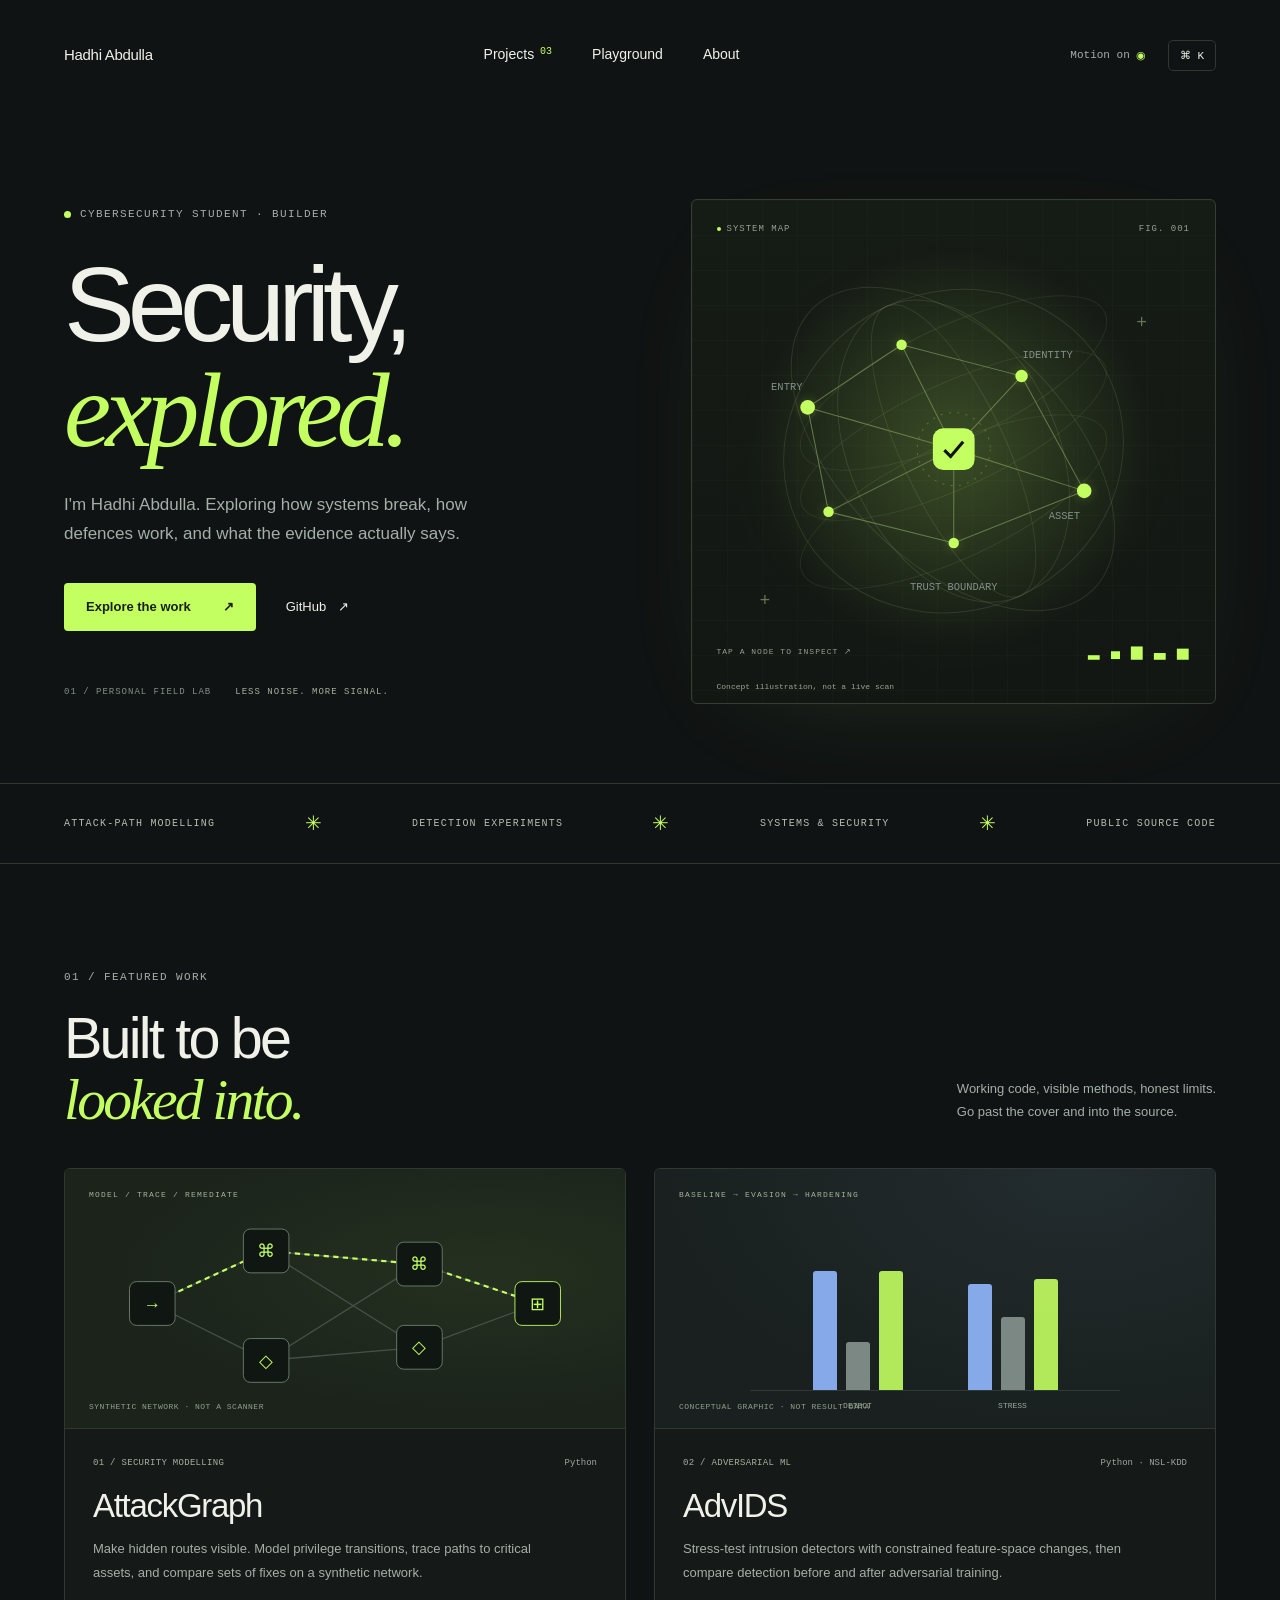
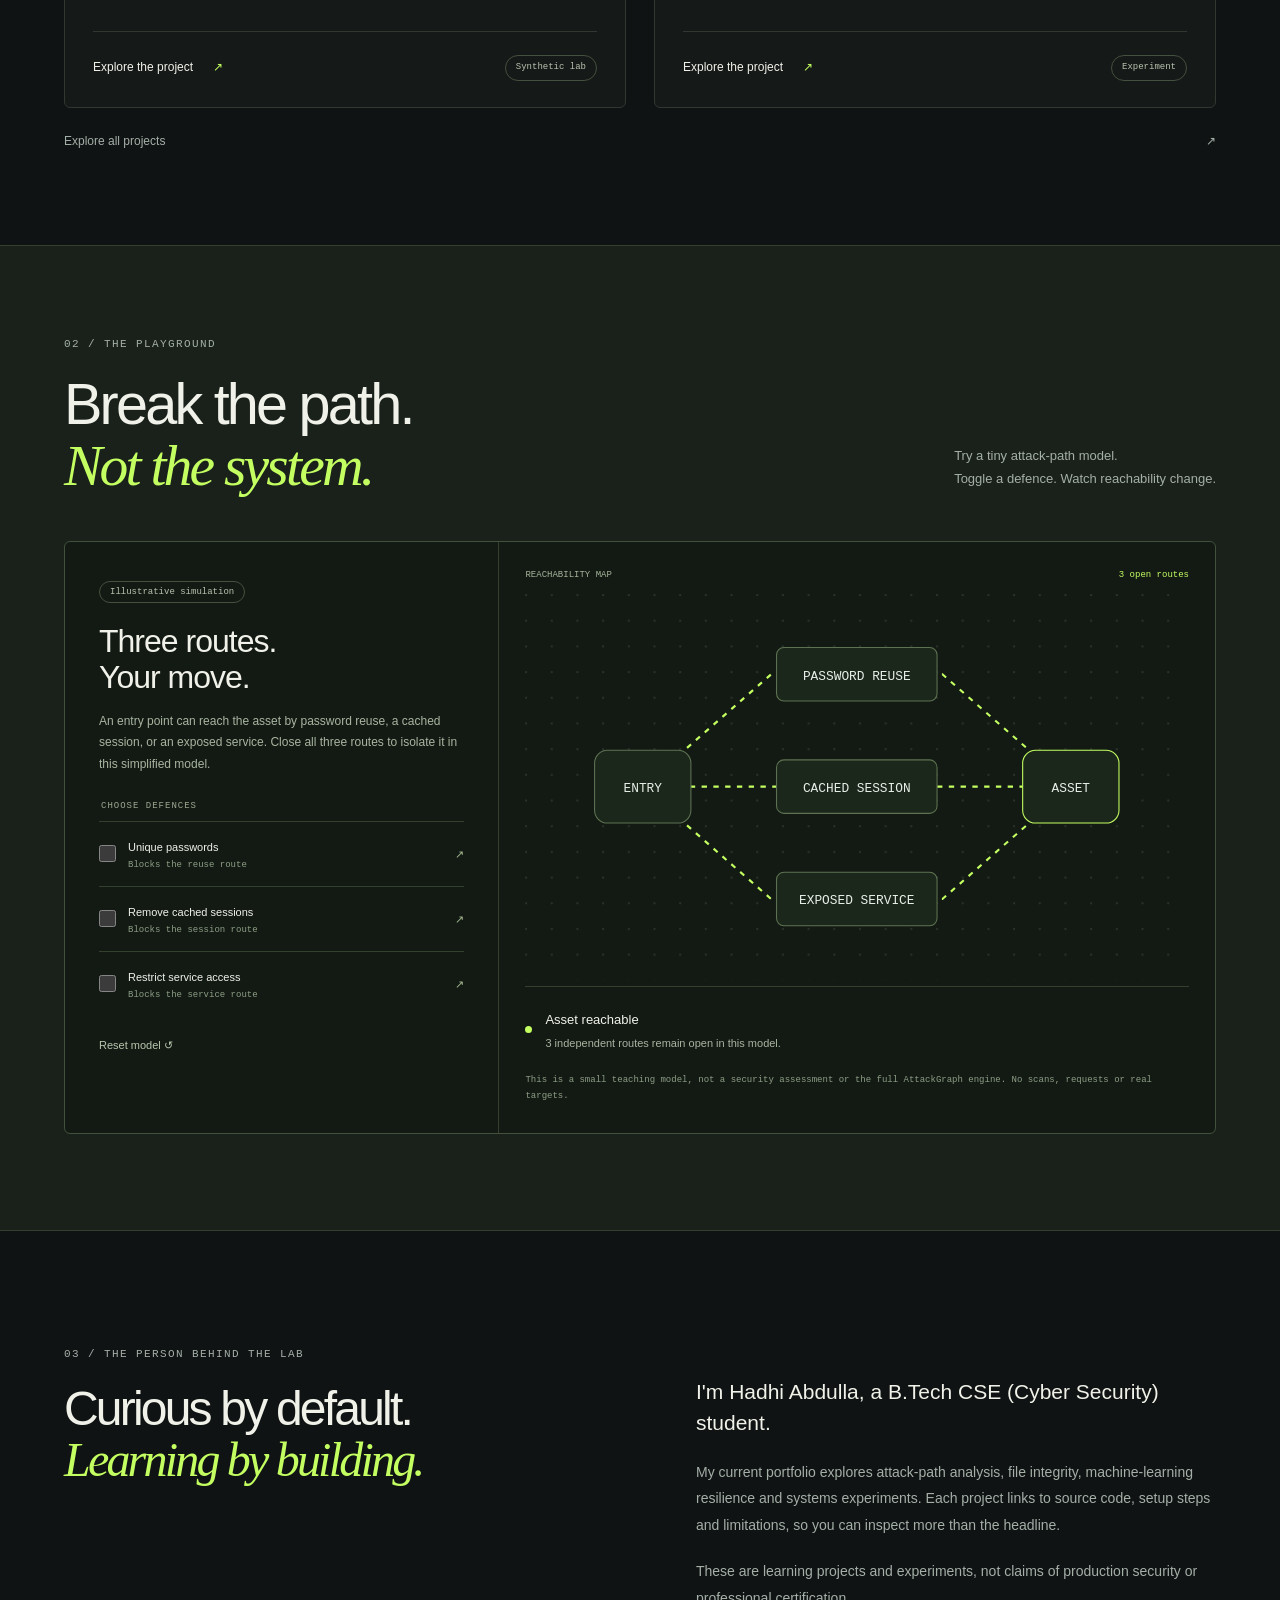
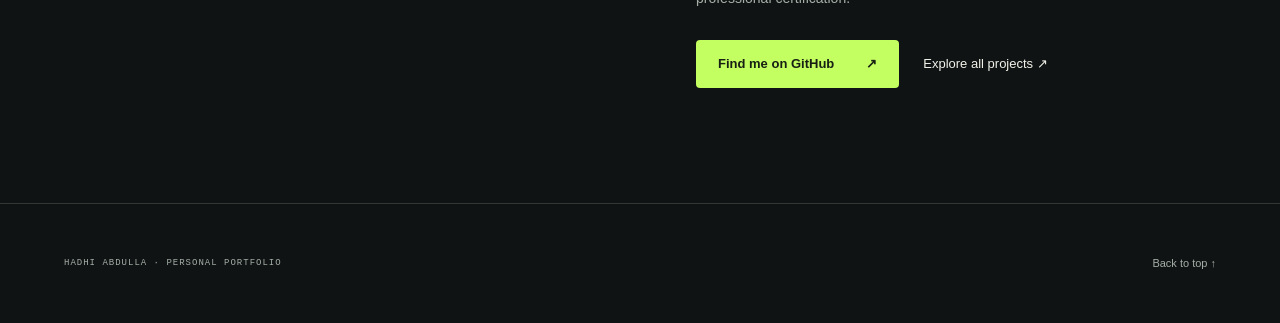
==== commit 48a23474: "Update index.html" ====
--- a/index.html
+++ b/index.html
@@ -5,7 +5,7 @@
 <meta name="referrer" content="no-referrer"><meta http-equiv="Content-Security-Policy" content="default-src 'self'; script-src 'self'; style-src 'self' 'unsafe-inline'; img-src 'self' data:; connect-src 'none'; base-uri 'self'; form-action 'none'; object-src 'none'"><meta name="theme-color" content="#101313">
 <meta name="description" content="Hadhi Abdulla's cybersecurity portfolio. Explore attack-path analysis, file integrity, machine-learning resilience and interactive security models.">
 <meta property="og:title" content="Hadhi Abdulla | Security, explored."><meta property="og:description" content="Cybersecurity student. A portfolio of security projects, experiments and source code."><meta property="og:type" content="website">
-<title>Hadhi Abdulla | Security, explored.</title><link rel="icon" href="data:,"><link rel="stylesheet" href="style.css"><script src="app.js" defer></script>
+<title>Hadhi Abdulla | Security, explored.</title><link rel="icon" href="data:,"><link rel="stylesheet" href="style.css?v=2"><script src="app.js?v=2" defer></script>
 </head>
 <body>
 <a class="skip" href="#main">Skip to content</a>
--- a/style.css
+++ b/style.css
@@ -16,3 +16,28 @@
 
 .site-name{font-size:15px;font-weight:500;white-space:nowrap;letter-spacing:-.3px}
 @media(max-width:760px){.site-header{height:116px;display:grid;grid-template-columns:1fr auto;grid-template-rows:58px 38px;column-gap:20px;row-gap:0}.site-name{font-size:15px;align-self:end;padding-bottom:10px}.site-header nav{grid-row:2;grid-column:1 / -1;gap:29px;align-self:end;font-size:12px}.header-actions{grid-row:1;grid-column:2;align-self:end;padding-bottom:5px}.hero{padding-top:40px}.header-actions #motion{font-size:10px}footer{min-height:100px}}
+
+/* Interactive figures: tiny local effects, one shared pause control. */
+a.project-art{display:block;width:100%;text-align:left;color:inherit;cursor:pointer}
+a.project-art:focus-visible{outline-offset:-6px;outline-color:var(--lime)}
+a.project-art:after{content:'EXPLORE ↗';position:absolute;right:18px;top:17px;font:8px var(--mono);color:#c3d3b4;opacity:0;transition:opacity .2s}
+a.project-art:hover:after,a.project-art:focus-visible:after{opacity:1}
+.trace-hotspot{position:absolute;z-index:4;transform:translate(-50%,-50%);width:44px;height:44px;border:1px solid transparent;border-radius:50%;background:transparent;padding:0;align-items:center;justify-content:center;cursor:pointer}
+.hotspot-entry{left:20.83%;top:40.48%}.hotspot-identity{left:63.54%;top:33.33%}.hotspot-asset{left:76.04%;top:59.52%}
+.trace-hotspot:hover,.trace-hotspot[aria-pressed=true]{border-color:#c4ff6180;background:#c4ff6118}
+.trace-hotspot:focus-visible{outline-offset:1px}
+.figure-inspector{position:absolute;z-index:5;bottom:76px;left:24px;right:24px;padding:10px 13px;background:#172016f5;border:1px solid #5d7546;border-radius:5px;color:#d9e6cf;font:10px/1.6 var(--mono)}
+.figure-inspector[hidden]{display:none}
+@media(prefers-reduced-motion:no-preference){
+.orbit-a{animation:orbit-breathe 10s ease-in-out infinite}.core-halo{animation:rotate-halo 30s linear infinite}.route{animation:dash 8s linear infinite}.attack-path:not(.blocked){animation:dash 16s linear infinite}
+.chart-decor i{transform-origin:bottom;animation:bar-breathe 5s ease-in-out infinite alternate}.chart-decor i:nth-child(2){animation-delay:-1s}.chart-decor i:nth-child(3){animation-delay:-2s}.chart-decor>div:nth-child(2) i{animation-delay:-3s}
+.trace-row>div{animation:stage-glow 6s ease-in-out infinite}.trace-row>div:nth-of-type(2){animation-delay:-4s}.trace-row>div:nth-of-type(3){animation-delay:-2s}
+.trace-row>i{animation:arrow-flow 2s ease-in-out infinite}.trace-row>i:nth-of-type(2){animation-delay:-1s}
+.cursor{animation:blink 1.5s steps(2) infinite}
+}
+@keyframes bar-breathe{from{transform:scaleY(.88)}to{transform:scaleY(1)}}
+@keyframes stage-glow{0%,65%,100%{border-color:#4a5c4f;background:transparent}30%{border-color:#a5ce75;background:#c4ff6108}}
+@keyframes arrow-flow{0%,100%{transform:translateX(-2px);opacity:.45}55%{transform:translateX(2px);opacity:1}}
+@media(max-width:760px){.figure-inspector{bottom:65px;left:18px;right:18px;font-size:9px;padding:8px 10px}.trace-hotspot{width:44px;height:44px}a.project-art:after{opacity:1;font-size:7px;right:16px}.figure-instruction{font-size:7px}}
+
+#work-title:is(h1){font-size:clamp(3rem,6vw,6rem);font-weight:500;letter-spacing:-.06em;line-height:1.02;margin:0} #work-title:is(h1) em{font-family:Georgia,serif;color:var(--lime);font-weight:400}
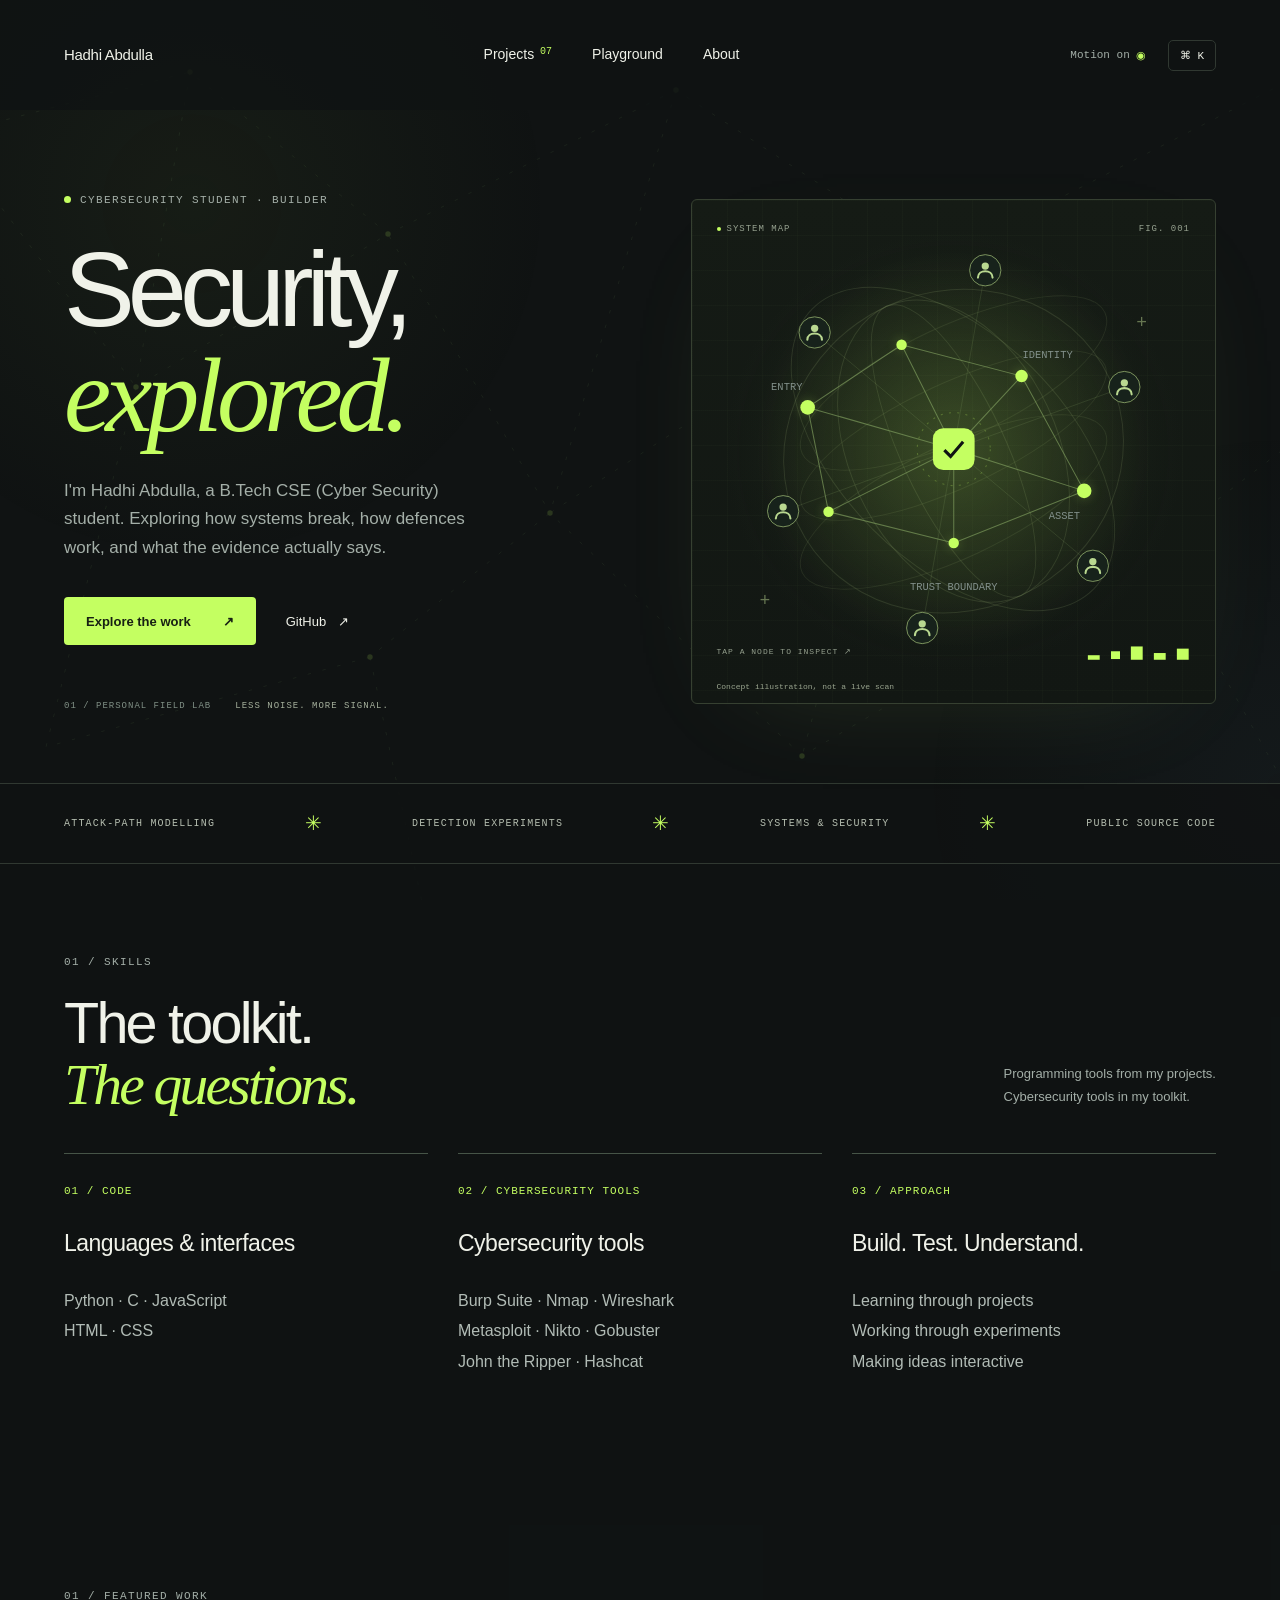
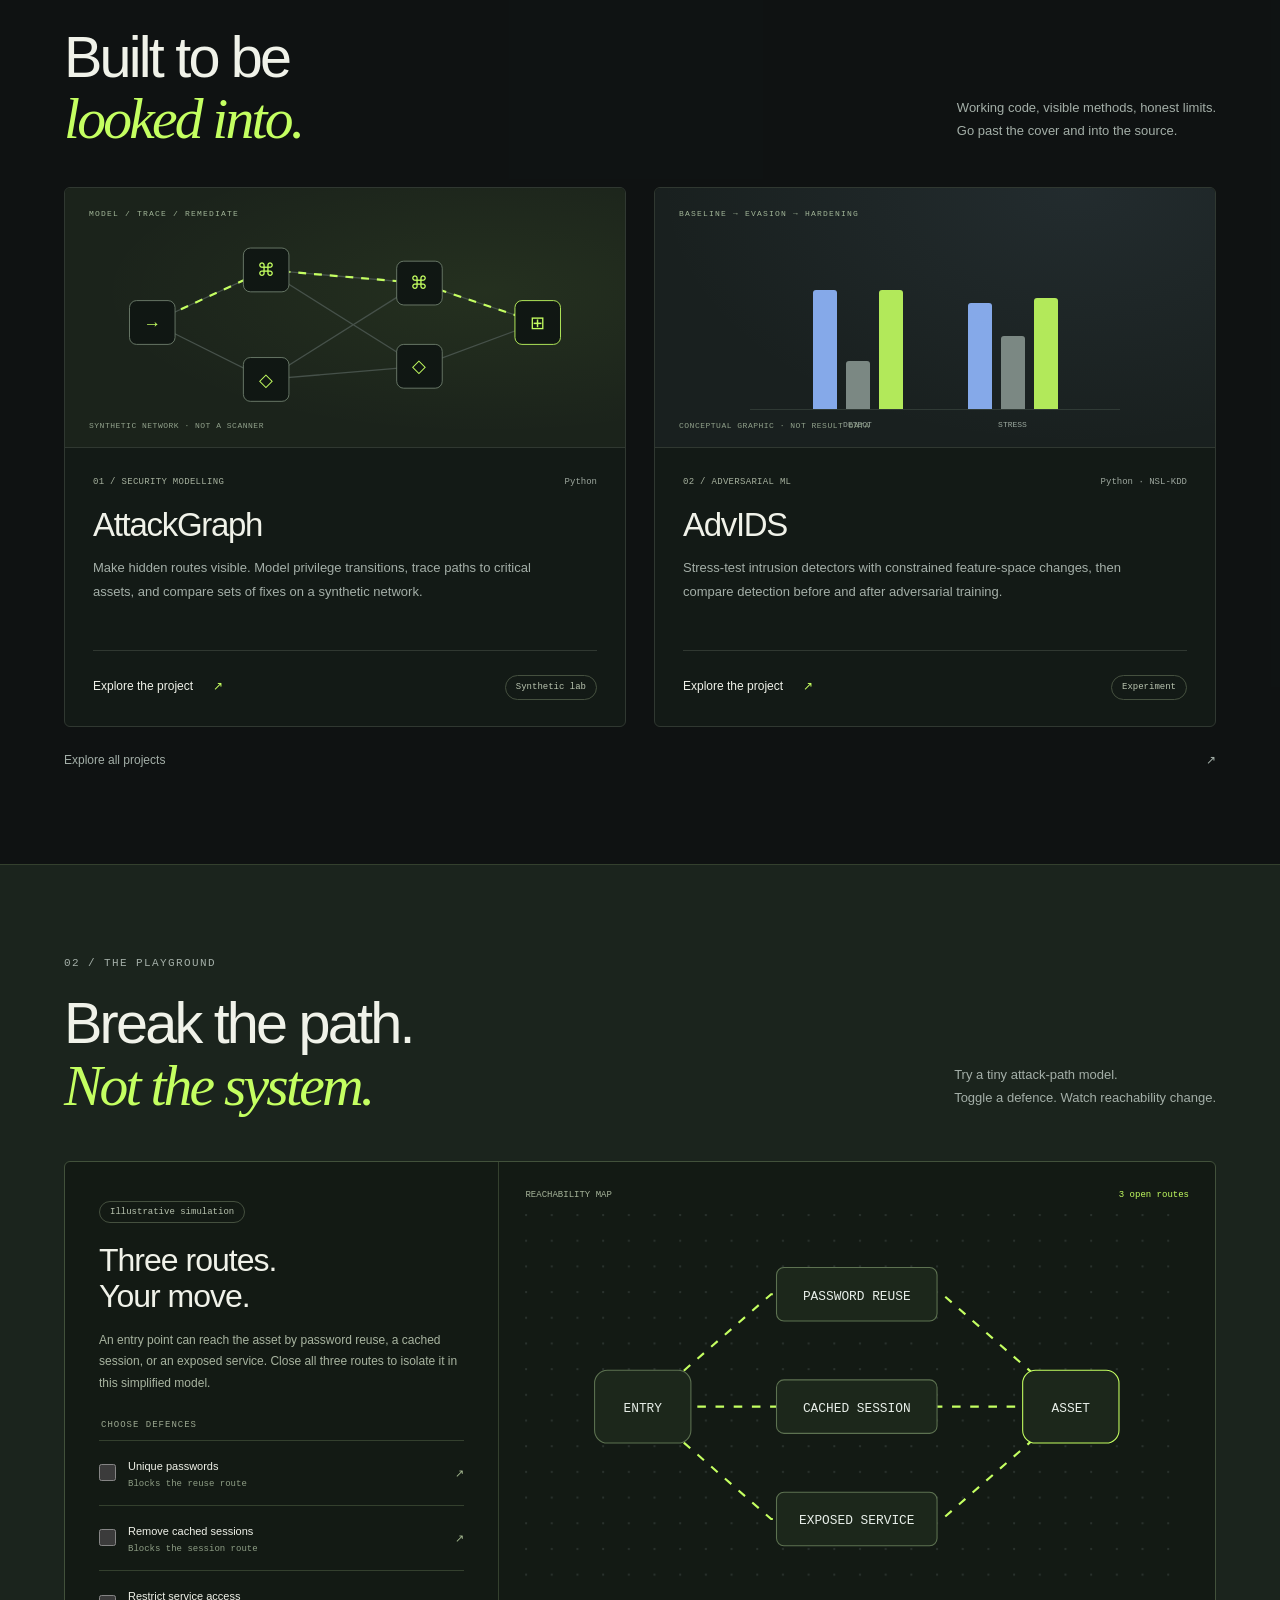
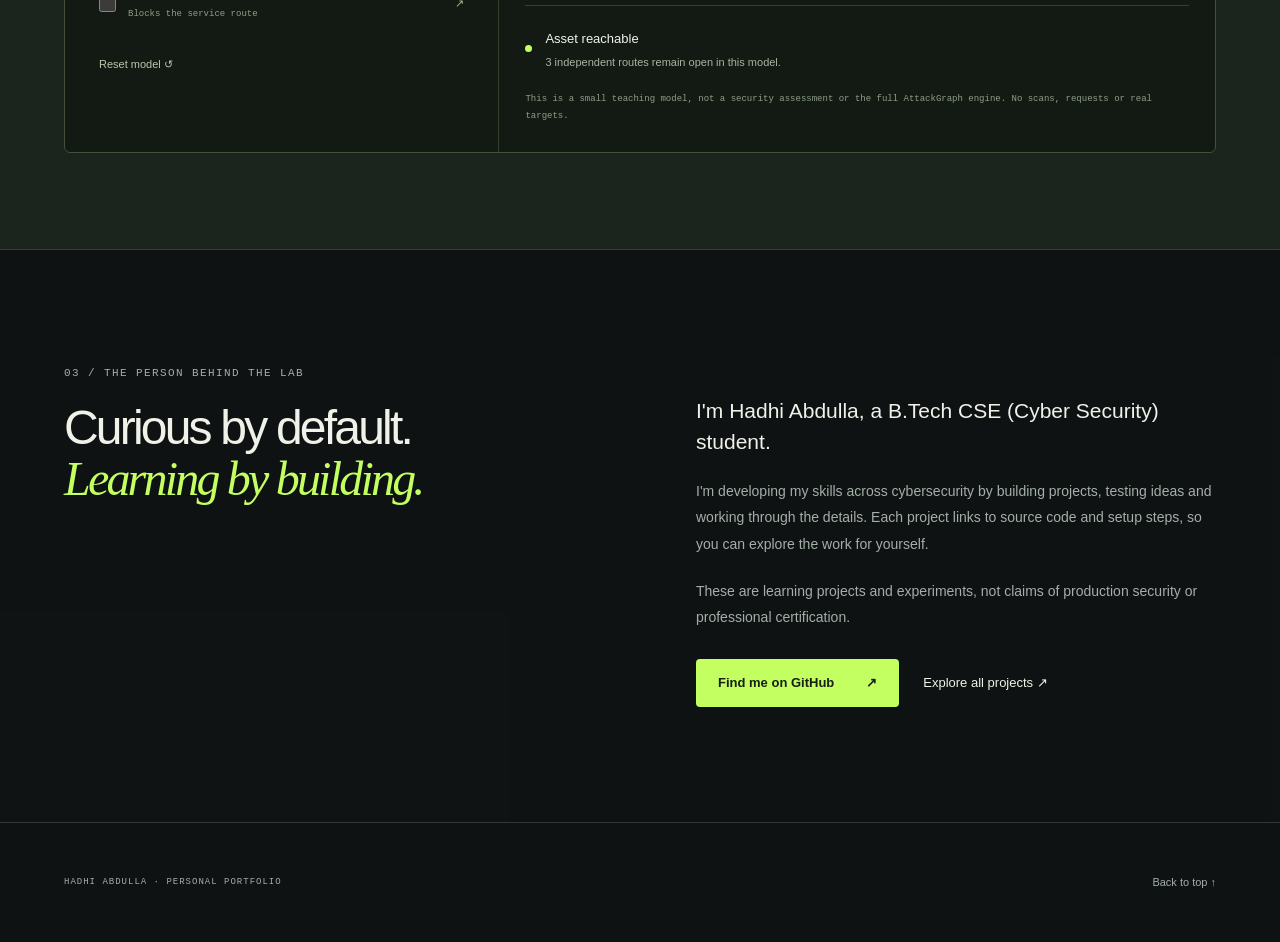
==== commit e9e1b949: "Update index.html" ====
--- a/index.html
+++ b/index.html
@@ -5,17 +5,18 @@
 <meta name="referrer" content="no-referrer"><meta http-equiv="Content-Security-Policy" content="default-src 'self'; script-src 'self'; style-src 'self' 'unsafe-inline'; img-src 'self' data:; connect-src 'none'; base-uri 'self'; form-action 'none'; object-src 'none'"><meta name="theme-color" content="#101313">
 <meta name="description" content="Hadhi Abdulla's cybersecurity portfolio. Explore attack-path analysis, file integrity, machine-learning resilience and interactive security models.">
 <meta property="og:title" content="Hadhi Abdulla | Security, explored."><meta property="og:description" content="Cybersecurity student. A portfolio of security projects, experiments and source code."><meta property="og:type" content="website">
-<title>Hadhi Abdulla | Security, explored.</title><link rel="icon" href="data:,"><link rel="stylesheet" href="style.css?v=2"><script src="app.js?v=2" defer></script>
+<title>Hadhi Abdulla | Security, explored.</title><link rel="icon" href="data:,"><link rel="stylesheet" href="style.css?v=3"><script src="app.js?v=3" defer></script>
 </head>
 <body>
+<div class="ambient-network" aria-hidden="true"><svg viewBox="0 0 1440 1000" preserveAspectRatio="xMidYMid slice"><g class="ambient-lines"><path d="M-50 150 220 80 440 260 760 100 1050 290 1460 80M-50 150 160 430 440 260 620 570 1050 290 1290 610 1460 480M160 430 60 830 420 730 620 570 900 840 1290 610 1480 950M220 80 160 430M760 100 620 570M1050 290 900 840M420 730 490 1060"/></g><g class="ambient-nodes"><circle cx="220" cy="80" r="3"/><circle cx="440" cy="260" r="3"/><circle cx="760" cy="100" r="3"/><circle cx="1050" cy="290" r="3"/><circle cx="160" cy="430" r="3"/><circle cx="620" cy="570" r="3"/><circle cx="1290" cy="610" r="3"/><circle cx="420" cy="730" r="3"/><circle cx="900" cy="840" r="3"/></g></svg><div class="ambient-light light-one"></div><div class="ambient-light light-two"></div></div>
 <a class="skip" href="#main">Skip to content</a>
 <div class="progress" aria-hidden="true"></div>
-<header class="site-header wrap"><a class="site-name" href="#" aria-label="Hadhi Abdulla, home">Hadhi Abdulla</a><nav aria-label="Main navigation"><a href="projects.html">Projects <span>03</span></a><a href="#lab">Playground</a><a href="#about">About</a></nav><div class="header-actions"><button class="js-only" id="motion" aria-pressed="false" title="Pause decorative motion">Motion <span aria-hidden="true">◉</span></button><button class="js-only" id="open-search" aria-label="Open quick navigation">⌘ K</button></div></header>
+<header class="site-header wrap"><a class="site-name" href="#" aria-label="Hadhi Abdulla, home">Hadhi Abdulla</a><nav aria-label="Main navigation"><a href="projects.html">Projects <span>07</span></a><a href="#lab">Playground</a><a href="#about">About</a></nav><div class="header-actions"><button class="js-only" id="motion" aria-pressed="false" title="Pause decorative motion">Motion <span aria-hidden="true">◉</span></button><button class="js-only" id="open-search" aria-label="Open quick navigation">⌘ K</button></div></header>
 <main id="main">
-<section class="hero wrap" aria-labelledby="hero-title"><div class="hero-copy"><div class="eyebrow"><span class="status-dot"></span> CYBERSECURITY STUDENT · BUILDER</div><h1 id="hero-title">Security,<br><em>explored.</em></h1><p class="hero-intro">I'm Hadhi Abdulla. Exploring how systems break, how defences work, and what the evidence actually says.</p><div class="hero-links"><a class="button primary" href="#work">Explore the work <span>↗</span></a><a class="text-link" href="https://github.com/hadhiabdulla">GitHub <span>↗</span></a></div><div class="hero-footnote"><span>01 / PERSONAL FIELD LAB</span><span>LESS NOISE. MORE SIGNAL.</span></div></div>
-<div class="instrument" aria-label="Illustrative security network artwork"><div class="instrument-top"><span><i></i> SYSTEM MAP</span><span>FIG. 001</span></div><div class="orbital"><div class="orbit orbit-a"></div><div class="orbit orbit-b"></div><div class="orbit orbit-c"></div><div class="orbit orbit-d"></div><div class="sphere-line line-a"></div><div class="sphere-line line-b"></div><div class="sphere-line line-c"></div><svg class="network" aria-hidden="true" viewBox="0 0 480 420"><defs><radialGradient id="glow"><stop stop-color="#c4ff61" stop-opacity=".19"/><stop offset="1" stop-color="#c4ff61" stop-opacity="0"/></radialGradient></defs><circle cx="240" cy="210" r="190" fill="url(#glow)"/><g class="net-lines"><path d="M100 170 190 110 305 140 365 250 240 300 120 270 100 170 240 210 305 140M190 110 240 210 240 300M120 270 240 210 365 250"/></g><g class="net-node"><circle cx="100" cy="170" r="7"/><circle cx="190" cy="110" r="5"/><circle cx="305" cy="140" r="6"/><circle cx="365" cy="250" r="7"/><circle cx="240" cy="300" r="5"/><circle cx="120" cy="270" r="5"/></g><g class="packet"><circle r="4"><animateMotion dur="4s" repeatCount="indefinite" path="M100 170 240 210 365 250"/></circle></g><circle class="core-halo" cx="240" cy="210" r="35"/><rect x="220" y="190" width="40" height="40" rx="10" fill="#c4ff61"/><path d="m231 211 6 6 12-14" fill="none" stroke="#101313" stroke-width="3"/><g fill="#82908b" font-family="monospace" font-size="10"><text x="65" y="153">ENTRY</text><text x="306" y="123">IDENTITY</text><text x="331" y="277">ASSET</text><text x="198" y="345">TRUST BOUNDARY</text></g></svg><button class="trace-hotspot hotspot-entry js-only" data-node="entry" aria-label="Inspect entry node" aria-pressed="false"><span></span></button><button class="trace-hotspot hotspot-identity js-only" data-node="identity" aria-label="Inspect identity node" aria-pressed="false"><span></span></button><button class="trace-hotspot hotspot-asset js-only" data-node="asset" aria-label="Inspect asset node" aria-pressed="false"><span></span></button><div class="cross cross-a">+</div><div class="cross cross-b">+</div></div><div class="instrument-bottom"><span class="figure-instruction">TAP A NODE TO INSPECT ↗</span><span class="signal-bars" aria-hidden="true">▂ ▄ ▆ ▃ ▅</span></div><div class="figure-inspector" id="figure-inspector" role="status" hidden></div><div class="art-label">Concept illustration, not a live scan</div></div></section>
+<section class="hero wrap" aria-labelledby="hero-title"><div class="hero-copy"><div class="eyebrow"><span class="status-dot"></span> CYBERSECURITY STUDENT · BUILDER</div><h1 id="hero-title">Security,<br><em>explored.</em></h1><p class="hero-intro">I'm Hadhi Abdulla, a B.Tech CSE (Cyber Security) student. Exploring how systems break, how defences work, and what the evidence actually says.</p><div class="hero-links"><a class="button primary" href="#work">Explore the work <span>↗</span></a><a class="text-link" href="https://github.com/hadhiabdulla">GitHub <span>↗</span></a></div><div class="hero-footnote"><span>01 / PERSONAL FIELD LAB</span><span>LESS NOISE. MORE SIGNAL.</span></div></div>
+<div class="instrument" aria-label="Illustrative security network artwork"><div class="instrument-top"><span><i></i> SYSTEM MAP</span><span>FIG. 001</span></div><div class="orbital"><div class="orbit orbit-a"></div><div class="orbit orbit-b"></div><div class="orbit orbit-c"></div><div class="orbit orbit-d"></div><div class="sphere-line line-a"></div><div class="sphere-line line-b"></div><div class="sphere-line line-c"></div><svg class="network" aria-hidden="true" viewBox="0 0 480 420"><defs><radialGradient id="glow"><stop stop-color="#c4ff61" stop-opacity=".19"/><stop offset="1" stop-color="#c4ff61" stop-opacity="0"/></radialGradient></defs><circle cx="240" cy="210" r="190" fill="url(#glow)"/><g class="orbiting-users"><path d="M240 210 403.5 150.5" stroke="#8ca969" stroke-width=".7" opacity=".24"/><g transform="translate(403.5 150.5)"><g class="user-glyph"><circle r="15" fill="#17221b" stroke="#8ea96a" stroke-width=".8"/><circle cy="-4" r="3.5" fill="#b9d890"/><path d="M-7 7c0-8 14-8 14 0" fill="none" stroke="#b9d890" stroke-width="2" stroke-linecap="round"/></g></g><path d="M240 210 373.3 321.8" stroke="#8ca969" stroke-width=".7" opacity=".24"/><g transform="translate(373.3 321.8)"><g class="user-glyph"><circle r="15" fill="#17221b" stroke="#8ea96a" stroke-width=".8"/><circle cy="-4" r="3.5" fill="#b9d890"/><path d="M-7 7c0-8 14-8 14 0" fill="none" stroke="#b9d890" stroke-width="2" stroke-linecap="round"/></g></g><path d="M240 210 209.8 381.4" stroke="#8ca969" stroke-width=".7" opacity=".24"/><g transform="translate(209.8 381.4)"><g class="user-glyph"><circle r="15" fill="#17221b" stroke="#8ea96a" stroke-width=".8"/><circle cy="-4" r="3.5" fill="#b9d890"/><path d="M-7 7c0-8 14-8 14 0" fill="none" stroke="#b9d890" stroke-width="2" stroke-linecap="round"/></g></g><path d="M240 210 76.5 269.5" stroke="#8ca969" stroke-width=".7" opacity=".24"/><g transform="translate(76.5 269.5)"><g class="user-glyph"><circle r="15" fill="#17221b" stroke="#8ea96a" stroke-width=".8"/><circle cy="-4" r="3.5" fill="#b9d890"/><path d="M-7 7c0-8 14-8 14 0" fill="none" stroke="#b9d890" stroke-width="2" stroke-linecap="round"/></g></g><path d="M240 210 106.7 98.2" stroke="#8ca969" stroke-width=".7" opacity=".24"/><g transform="translate(106.7 98.2)"><g class="user-glyph"><circle r="15" fill="#17221b" stroke="#8ea96a" stroke-width=".8"/><circle cy="-4" r="3.5" fill="#b9d890"/><path d="M-7 7c0-8 14-8 14 0" fill="none" stroke="#b9d890" stroke-width="2" stroke-linecap="round"/></g></g><path d="M240 210 270.2 38.6" stroke="#8ca969" stroke-width=".7" opacity=".24"/><g transform="translate(270.2 38.6)"><g class="user-glyph"><circle r="15" fill="#17221b" stroke="#8ea96a" stroke-width=".8"/><circle cy="-4" r="3.5" fill="#b9d890"/><path d="M-7 7c0-8 14-8 14 0" fill="none" stroke="#b9d890" stroke-width="2" stroke-linecap="round"/></g></g></g><g class="net-lines"><path d="M100 170 190 110 305 140 365 250 240 300 120 270 100 170 240 210 305 140M190 110 240 210 240 300M120 270 240 210 365 250"/></g><g class="net-node"><circle cx="100" cy="170" r="7"/><circle cx="190" cy="110" r="5"/><circle cx="305" cy="140" r="6"/><circle cx="365" cy="250" r="7"/><circle cx="240" cy="300" r="5"/><circle cx="120" cy="270" r="5"/></g><g class="packet"><circle r="4"><animateMotion dur="4s" repeatCount="indefinite" path="M100 170 240 210 365 250"/></circle></g><circle class="core-halo" cx="240" cy="210" r="35"/><rect x="220" y="190" width="40" height="40" rx="10" fill="#c4ff61"/><path d="m231 211 6 6 12-14" fill="none" stroke="#101313" stroke-width="3"/><g fill="#82908b" font-family="monospace" font-size="10"><text x="65" y="153">ENTRY</text><text x="306" y="123">IDENTITY</text><text x="331" y="277">ASSET</text><text x="198" y="345">TRUST BOUNDARY</text></g></svg><button class="trace-hotspot hotspot-entry js-only" data-node="entry" aria-label="Inspect entry node" aria-pressed="false"><span></span></button><button class="trace-hotspot hotspot-identity js-only" data-node="identity" aria-label="Inspect identity node" aria-pressed="false"><span></span></button><button class="trace-hotspot hotspot-asset js-only" data-node="asset" aria-label="Inspect asset node" aria-pressed="false"><span></span></button><div class="cross cross-a">+</div><div class="cross cross-b">+</div></div><div class="instrument-bottom"><span class="figure-instruction">TAP A NODE TO INSPECT ↗</span><span class="signal-bars" aria-hidden="true">▂ ▄ ▆ ▃ ▅</span></div><div class="figure-inspector" id="figure-inspector" role="status" hidden></div><div class="art-label">Concept illustration, not a live scan</div></div></section>
 <div class="discipline-band"><div class="wrap"><span>ATTACK-PATH MODELLING</span><b>✳</b><span>DETECTION EXPERIMENTS</span><b>✳</b><span>SYSTEMS & SECURITY</span><b>✳</b><span>PUBLIC SOURCE CODE</span></div></div>
-<section id="work" class="section wrap" aria-labelledby="work-title"><div class="section-head"><div><div class="eyebrow">01 / FEATURED WORK</div><h2 id="work-title">Built to be<br><em>looked into.</em></h2></div><p>Working code, visible methods, honest limits.<br>Go past the cover and into the source.</p></div>
+<section id="skills" class="section wrap skills-section" aria-labelledby="skills-title"><div class="section-head"><div><div class="eyebrow">01 / SKILLS</div><h2 id="skills-title">The toolkit.<br><em>The questions.</em></h2></div><p>Programming tools from my projects.<br>Cybersecurity tools in my toolkit.</p></div><div class="skills-grid"><div><span class="skill-index">01 / CODE</span><h3>Languages & interfaces</h3><p>Python · C · JavaScript<br>HTML · CSS</p></div><div><span class="skill-index">02 / CYBERSECURITY TOOLS</span><h3>Cybersecurity tools</h3><p>Burp Suite · Nmap · Wireshark<br>Metasploit · Nikto · Gobuster<br>John the Ripper · Hashcat</p></div><div><span class="skill-index">03 / APPROACH</span><h3>Build. Test. Understand.</h3><p>Learning through projects<br>Working through experiments<br>Making ideas interactive</p></div></div></section><section id="work" class="section wrap" aria-labelledby="work-title"><div class="section-head"><div><div class="eyebrow">01 / FEATURED WORK</div><h2 id="work-title">Built to be<br><em>looked into.</em></h2></div><p>Working code, visible methods, honest limits.<br>Go past the cover and into the source.</p></div>
 <div class="projects">
 <article class="project feature" data-category="security"><a class="project-art graph-art" href="https://github.com/hadhiabdulla/attackgraph" data-project="attackgraph" aria-label="Explore AttackGraph project details"><span class="art-kicker">MODEL / TRACE / REMEDIATE</span><svg viewBox="0 0 600 250"><g fill="none" stroke="#46514a" stroke-width="1.5"><path d="M80 125 210 65 385 80 520 125M80 125 210 190 385 175 520 125M210 65 385 175M210 190 385 80"/></g><path class="route" d="M80 125 210 65 385 80 520 125" fill="none" stroke="#c4ff61" stroke-width="2.5"/><g fill="#101713" stroke="#71806f"><rect x="54" y="100" width="52" height="50" rx="8"/><rect x="184" y="40" width="52" height="50" rx="8"/><rect x="184" y="165" width="52" height="50" rx="8"/><rect x="359" y="55" width="52" height="50" rx="8"/><rect x="359" y="150" width="52" height="50" rx="8"/><rect x="494" y="100" width="52" height="50" rx="8" stroke="#c4ff61"/></g><g fill="#c4ff61" font-size="20" font-family="monospace" text-anchor="middle"><text x="80" y="132">→</text><text x="210" y="72">⌘</text><text x="210" y="197">◇</text><text x="385" y="87">⌘</text><text x="385" y="182">◇</text><text x="520" y="132">⊞</text></g></svg><span class="art-caption">SYNTHETIC NETWORK · NOT A SCANNER</span></a><div class="project-body"><div class="project-meta"><span>01 / SECURITY MODELLING</span><span>Python</span></div><h3>AttackGraph</h3><p>Make hidden routes visible. Model privilege transitions, trace paths to critical assets, and compare sets of fixes on a synthetic network.</p><div class="project-bottom"><a class="case-link" href="https://github.com/hadhiabdulla/attackgraph" data-project="attackgraph">Explore the project <span>↗</span></a><span class="pill">Synthetic lab</span></div></div></article>
 <article class="project" data-category="ml"><a class="project-art ml-art" href="https://github.com/hadhiabdulla/advids-adversarial-resilience-lab" data-project="advids" aria-label="Explore AdvIDS project details"><span class="art-kicker">BASELINE → EVASION → HARDENING</span><div class="chart-decor"><div><span>DETECT</span><i style="--height:88%;--color:#92b8ff"></i><i style="--height:35%;--color:#87948e"></i><i style="--height:88%;--color:#c4ff61"></i></div><div><span>STRESS</span><i style="--height:78%;--color:#92b8ff"></i><i style="--height:54%;--color:#87948e"></i><i style="--height:82%;--color:#c4ff61"></i></div></div><span class="art-caption">CONCEPTUAL GRAPHIC · NOT RESULT DATA</span></a><div class="project-body"><div class="project-meta"><span>02 / ADVERSARIAL ML</span><span>Python · NSL-KDD</span></div><h3>AdvIDS</h3><p>Stress-test intrusion detectors with constrained feature-space changes, then compare detection before and after adversarial training.</p><div class="project-bottom"><a class="case-link" href="https://github.com/hadhiabdulla/advids-adversarial-resilience-lab" data-project="advids">Explore the project <span>↗</span></a><span class="pill">Experiment</span></div></div></article>
@@ -23,7 +24,7 @@
 
 </div><a class="all-repos" href="projects.html">Explore all projects <span>↗</span></a></section>
 <section id="lab" class="lab-section"><div class="wrap"><div class="section-head"><div><div class="eyebrow">02 / THE PLAYGROUND</div><h2>Break the path.<br><em>Not the system.</em></h2></div><p>Try a tiny attack-path model.<br>Toggle a defence. Watch reachability change.</p></div><div class="lab-grid"><div class="lab-controls"><span class="pill">Illustrative simulation</span><h3>Three routes.<br>Your move.</h3><p>An entry point can reach the asset by password reuse, a cached session, or an exposed service. Close all three routes to isolate it in this simplified model.</p><noscript><p>This interactive model needs JavaScript. All project summaries and source links work without it.</p></noscript><fieldset disabled><legend>Choose defences</legend><label><input type="checkbox" id="password"><span>Unique passwords<small>Blocks the reuse route</small></span><span aria-hidden="true">↗</span></label><label><input type="checkbox" id="session"><span>Remove cached sessions<small>Blocks the session route</small></span><span aria-hidden="true">↗</span></label><label><input type="checkbox" id="service"><span>Restrict service access<small>Blocks the service route</small></span><span aria-hidden="true">↗</span></label></fieldset><button id="reset-lab" class="text-link">Reset model ↺</button></div><div class="lab-map"><div class="map-heading"><span>REACHABILITY MAP</span><span id="path-count" role="status" aria-live="polite">3 open routes</span></div><svg viewBox="0 0 620 360" role="img" aria-labelledby="map-title map-description"><title id="map-title">Three-route reachability model</title><desc id="map-description">Entry connects through password reuse, cached session and exposed service to the asset. Use the controls to block each route.</desc><defs><pattern id="dots" width="24" height="24" patternUnits="userSpaceOnUse"><circle cx="1" cy="1" r="1" fill="#2c3530"/></pattern></defs><rect width="620" height="360" fill="url(#dots)"/><g fill="none" stroke-width="2"><path id="path-password" class="attack-path" d="M110 180 230 75H390L510 180"/><path id="path-session" class="attack-path" d="M110 180H510"/><path id="path-service" class="attack-path" d="M110 180 230 285H390L510 180"/></g><g class="map-node"><rect x="65" y="146" width="90" height="68" rx="12"/><rect id="asset-box" x="465" y="146" width="90" height="68" rx="12"/><rect x="235" y="50" width="150" height="50" rx="7"/><rect x="235" y="155" width="150" height="50" rx="7"/><rect x="235" y="260" width="150" height="50" rx="7"/></g><g fill="#e7eee8" text-anchor="middle" font-family="monospace" font-size="12"><text x="110" y="185">ENTRY</text><text x="510" y="185">ASSET</text><text x="310" y="80">PASSWORD REUSE</text><text x="310" y="185">CACHED SESSION</text><text x="310" y="290">EXPOSED SERVICE</text></g></svg><ul class="route-summary" aria-label="Route status"><li>Password reuse <span id="status-password">Open</span></li><li>Cached session <span id="status-session">Open</span></li><li>Exposed service <span id="status-service">Open</span></li></ul><div id="lab-result" class="lab-result" role="status"><span class="result-dot"></span><div><strong>Asset reachable</strong><p>3 independent routes remain open in this model.</p></div></div><p class="lab-note">This is a small teaching model, not a security assessment or the full AttackGraph engine. No scans, requests or real targets.</p></div></div></div></section>
-<section id="about" class="section wrap about-section"><div><div class="eyebrow">03 / THE PERSON BEHIND THE LAB</div><h2>Curious by default.<br><em>Learning by building.</em></h2></div><div class="about-copy"><p class="large-copy">I'm Hadhi Abdulla, a B.Tech CSE (Cyber Security) student.</p><p>My current portfolio explores attack-path analysis, file integrity, machine-learning resilience and systems experiments. Each project links to source code, setup steps and limitations, so you can inspect more than the headline.</p><p>These are learning projects and experiments, not claims of production security or professional certification.</p><div class="about-links"><a class="button primary" href="https://github.com/hadhiabdulla">Find me on GitHub <span>↗</span></a><a class="text-link" href="projects.html">Explore all projects ↗</a></div></div></section>
+<section id="about" class="section wrap about-section"><div><div class="eyebrow">03 / THE PERSON BEHIND THE LAB</div><h2>Curious by default.<br><em>Learning by building.</em></h2></div><div class="about-copy"><p class="large-copy">I'm Hadhi Abdulla, a B.Tech CSE (Cyber Security) student.</p><p>I'm developing my skills across cybersecurity by building projects, testing ideas and working through the details. Each project links to source code and setup steps, so you can explore the work for yourself.</p><p>These are learning projects and experiments, not claims of production security or professional certification.</p><div class="about-links"><a class="button primary" href="https://github.com/hadhiabdulla">Find me on GitHub <span>↗</span></a><a class="text-link" href="projects.html">Explore all projects ↗</a></div></div></section>
 </main><footer class="wrap"><span>HADHI ABDULLA · PERSONAL PORTFOLIO</span><a href="#">Back to top ↑</a></footer>
 <dialog id="project-dialog" aria-labelledby="dialog-title"><button class="dialog-close" aria-label="Close project details">✕</button><div class="eyebrow" id="dialog-category"></div><h2 id="dialog-title"></h2><p id="dialog-summary" class="large-copy"></p><h3>Inside the project</h3><ul id="dialog-points"></ul><div class="limits"><h3>What it does not claim</h3><p id="dialog-limits"></p></div><a id="dialog-source" class="button primary" href="https://github.com/hadhiabdulla">Inspect source code ↗</a></dialog>
 <dialog id="nav-dialog" aria-labelledby="nav-title"><div class="nav-dialog-head"><h2 id="nav-title">Quick navigation</h2><button class="dialog-close" aria-label="Close quick navigation">✕</button></div><a href="projects.html">01 &nbsp; All projects <span>↗</span></a><a href="#lab">02 &nbsp; Interactive playground <span>↗</span></a><a href="#about">03 &nbsp; About Hadhi <span>↗</span></a><a href="https://github.com/hadhiabdulla">GitHub profile <span>↗</span></a><p>Press Escape to close.</p></dialog>
--- a/style.css
+++ b/style.css
@@ -41,3 +41,21 @@
 @media(max-width:760px){.figure-inspector{bottom:65px;left:18px;right:18px;font-size:9px;padding:8px 10px}.trace-hotspot{width:44px;height:44px}a.project-art:after{opacity:1;font-size:7px;right:16px}.figure-instruction{font-size:7px}}
 
 #work-title:is(h1){font-size:clamp(3rem,6vw,6rem);font-weight:500;letter-spacing:-.06em;line-height:1.02;margin:0} #work-title:is(h1) em{font-family:Georgia,serif;color:var(--lime);font-weight:400}
+
+.skills-section{padding-top:90px;padding-bottom:90px}.skills-grid{display:grid;grid-template-columns:repeat(3,1fr);gap:30px}.skills-grid>div{border-top:1px solid #465447;padding-top:22px}.skill-index{font:11px monospace;color:#c4ff61;letter-spacing:1px}.skills-grid h3{font-size:23px;font-weight:500;letter-spacing:-.5px}.skills-grid p{color:#b2bcb6;line-height:1.9}.compact-project .project-body{min-height:270px}.compact-project h3{font-size:32px}@media(max-width:700px){.skills-grid{grid-template-columns:1fr;gap:28px}.skills-section{padding-top:60px;padding-bottom:60px}}
+
+/* Slow decorative network. No tracking, canvas loop or external assets. */
+.ambient-network{position:fixed;inset:0;z-index:-1;overflow:hidden;pointer-events:none;background:#101313;isolation:isolate}.ambient-network svg{width:100%;height:100%;opacity:.15;animation:ambient-drift 24s ease-in-out infinite alternate;transform-origin:center}.ambient-lines{fill:none;stroke:#789e64;stroke-width:.8;stroke-dasharray:4 13}.ambient-nodes{fill:#c4ff61}.ambient-light{position:absolute;width:60vw;height:60vw;border-radius:50%;background:radial-gradient(circle,rgba(117,161,64,.07),transparent 66%);animation:ambient-float 22s ease-in-out infinite alternate}.light-one{top:-20%;left:-15%}.light-two{right:-30%;bottom:-30%;animation-delay:-11s;background:radial-gradient(circle,rgba(86,129,160,.055),transparent 66%)}body{isolation:isolate;background:transparent}.site-header,main,footer{position:relative}.lab-section{background:rgba(29,38,31,.93)}.project{background:rgba(20,27,22,.96)}.discipline-band{background:rgba(16,19,19,.84)}
+@keyframes ambient-drift{from{transform:translate3d(-10px,-8px,0) scale(1.03)}to{transform:translate3d(10px,12px,0) scale(1.07)}}@keyframes ambient-float{from{transform:translate3d(0,0,0)}to{transform:translate3d(10vw,8vh,0)}}
+.reveal-ready{opacity:0;transform:translateY(26px);transition:opacity .65s ease,transform .75s cubic-bezier(.2,.7,.2,1);transition-delay:var(--reveal-delay,0ms)}.reveal-ready.is-revealed{opacity:1;transform:none}.reveal-ready.is-revealed .project-art svg{animation:art-arrive .9s ease both}@keyframes art-arrive{from{opacity:.6;transform:translateY(14px)}to{opacity:1;transform:none}}.motion-paused .reveal-ready{opacity:1;transform:none;transition:none}.motion-paused .ambient-network *{animation-play-state:paused!important}
+@media(prefers-reduced-motion:reduce){.reveal-ready{opacity:1!important;transform:none!important;transition:none!important}.ambient-network *{animation:none!important}.project-art svg{animation:none!important}}@media(max-width:600px){.ambient-network svg{opacity:.11}.ambient-light{width:100vw;height:100vw}.reveal-ready{transform:translateY(16px)}}
+html{background:#101313}.section,.site-header,footer{background-color:rgba(16,19,19,.8)}.hero{background:transparent}
+.attack-path:not(.blocked){stroke-dasharray:8 9;animation:dash 2.6s linear infinite}.attack-path.blocked{animation:none!important;stroke-dasharray:4 7}.graph-art .route{stroke-dasharray:9 9;animation:dash 3.4s linear infinite}.network .net-node circle{animation:node-glimmer 4s ease-in-out infinite}.network .net-node circle:nth-child(2n){animation-delay:-2s}.terminal-lines>span:not(.cursor){animation:terminal-glow 5s ease-in-out infinite}.terminal-lines>span:nth-child(2n){animation-delay:-2.5s}@keyframes node-glimmer{50%{opacity:.55}}@keyframes terminal-glow{50%{opacity:.68}}
+.motion-paused .ambient-network *,.motion-paused .network .net-node circle,.motion-paused .terminal-lines>span,.motion-paused .attack-path,.motion-paused .graph-art .route{animation-play-state:paused!important}.motion-paused .project-art svg{animation:none!important}
+@media(prefers-reduced-motion:reduce){.network .net-node circle,.terminal-lines>span,.attack-path,.graph-art .route{animation:none!important}}
+/* Gentle movement with no hard resets or large entrance jumps. */
+.reveal-ready{transform:translateY(12px);transition:opacity .8s ease,transform .9s cubic-bezier(.22,.61,.36,1)}.reveal-ready.is-revealed{transform:none}.reveal-ready.is-revealed .project-art svg{animation:none}.graph-art .route{animation-duration:6s}.attack-path:not(.blocked){animation-duration:4s}.chart-decor i{animation-duration:7s}.ambient-network svg{will-change:transform}.ambient-light{will-change:transform}
+@media(max-width:600px){.reveal-ready{transform:translateY(8px)}.reveal-ready.is-revealed{transform:none}}
+@media(prefers-reduced-motion:reduce){.reveal-ready{transform:none!important;transition:none!important}}
+
+.orbiting-users{transform-origin:240px 210px;animation:user-orbit 50s linear infinite}.user-glyph{animation:user-counter 50s linear infinite;transform-origin:0 0}@keyframes user-orbit{to{transform:rotate(360deg)}}@keyframes user-counter{to{transform:rotate(-360deg)}}@media(prefers-reduced-motion:reduce){.orbiting-users,.user-glyph{animation:none!important}}
